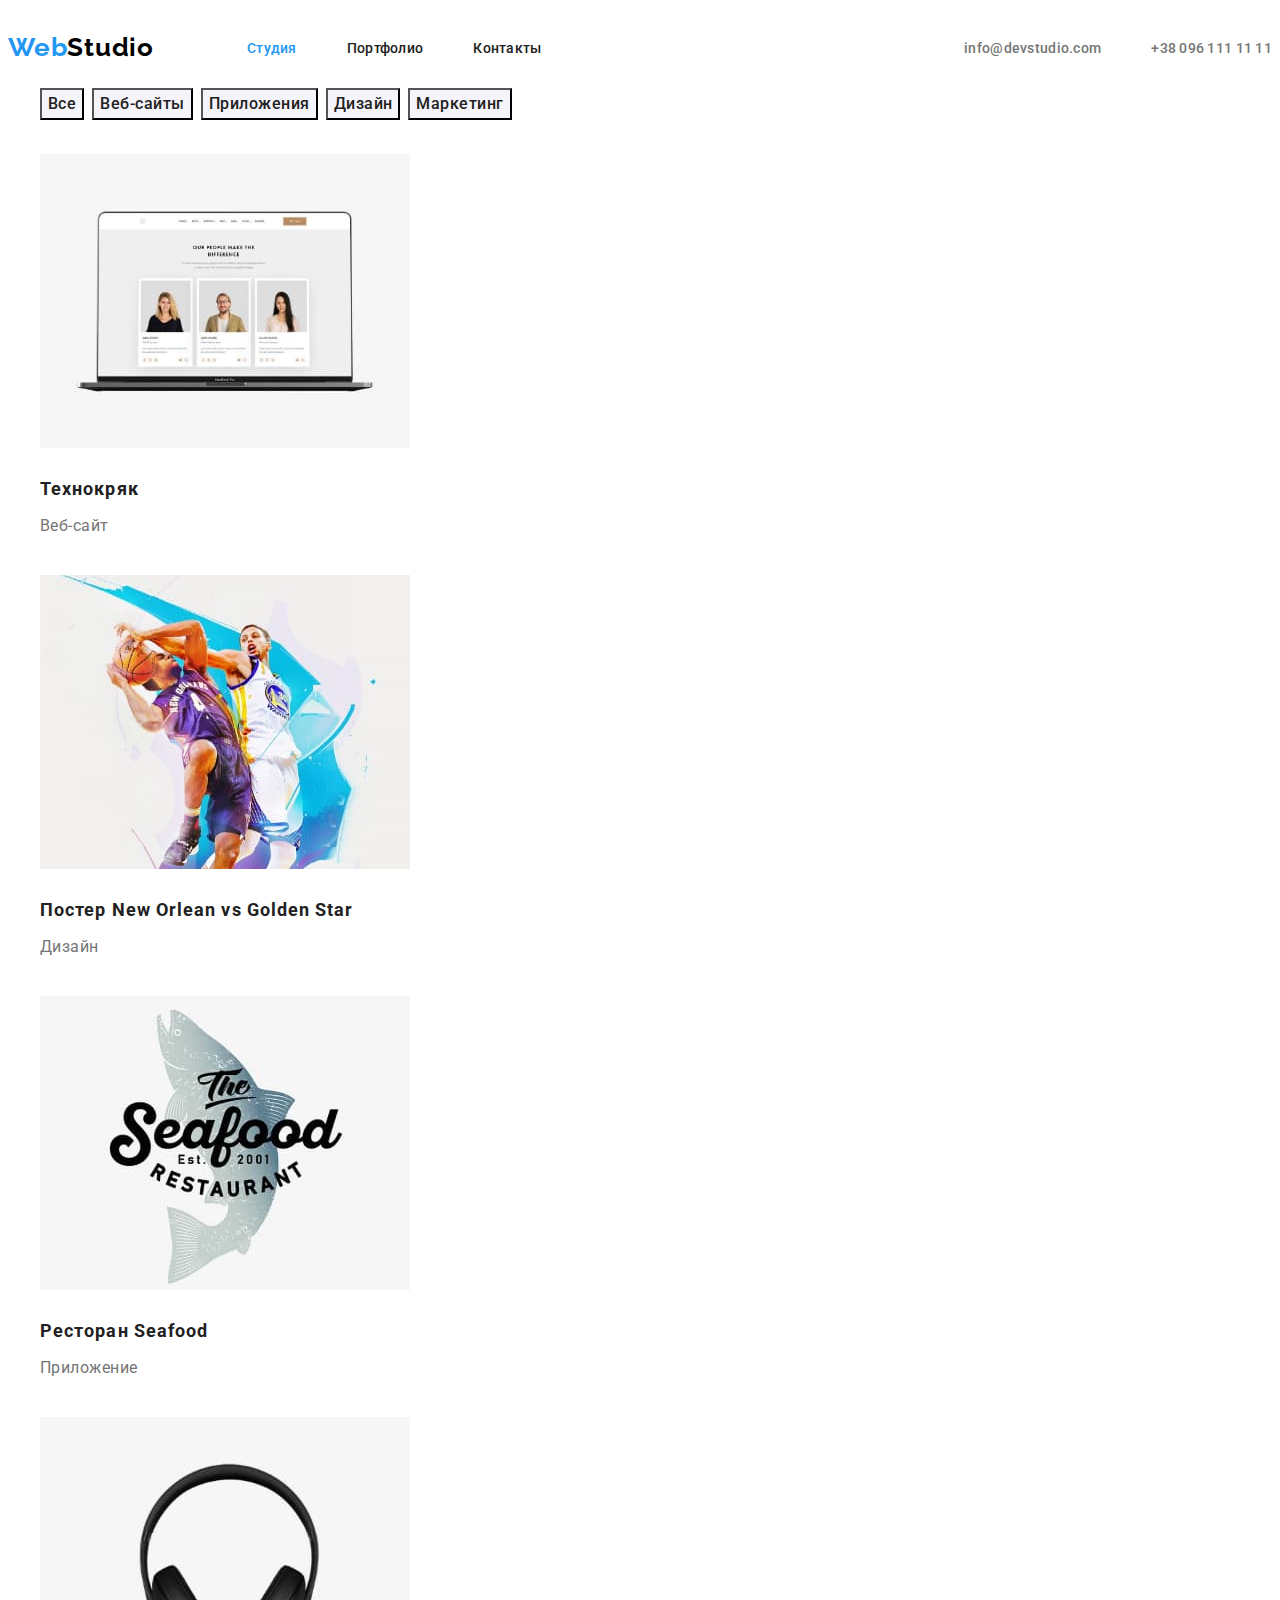
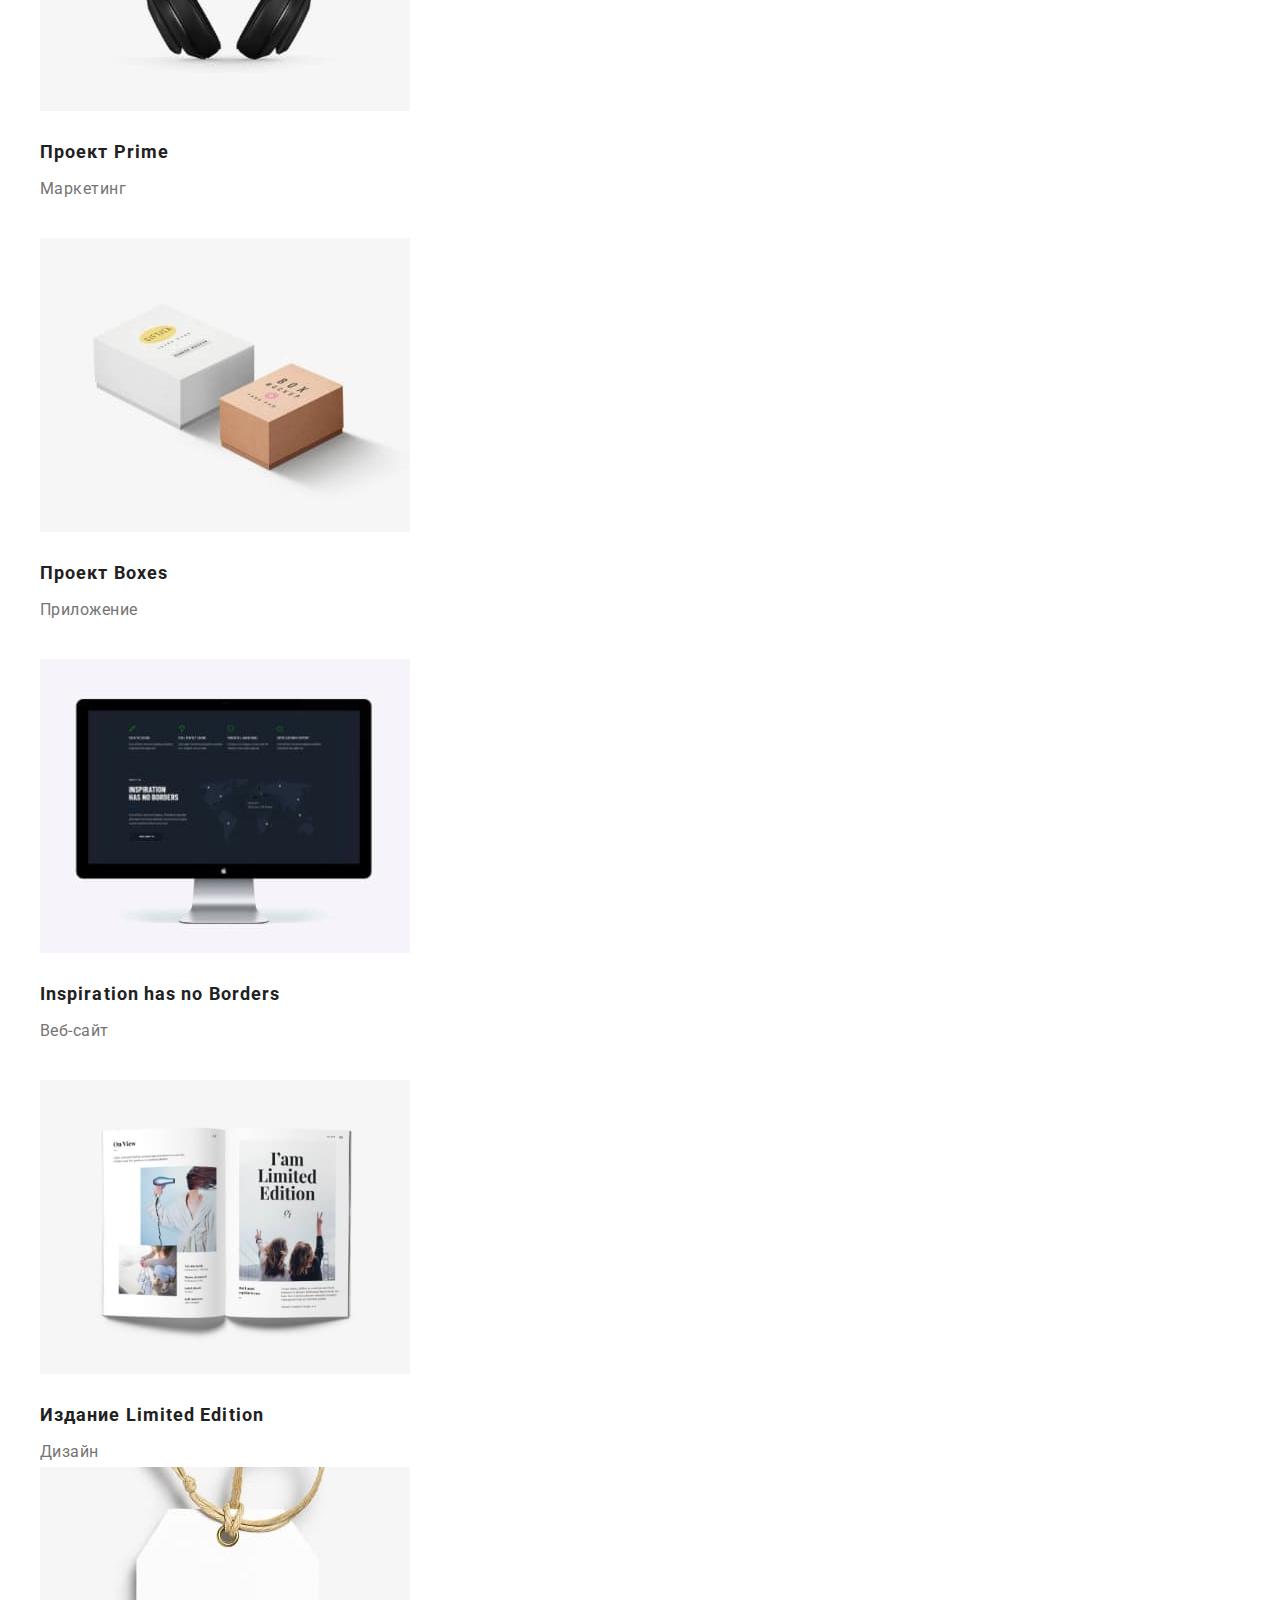
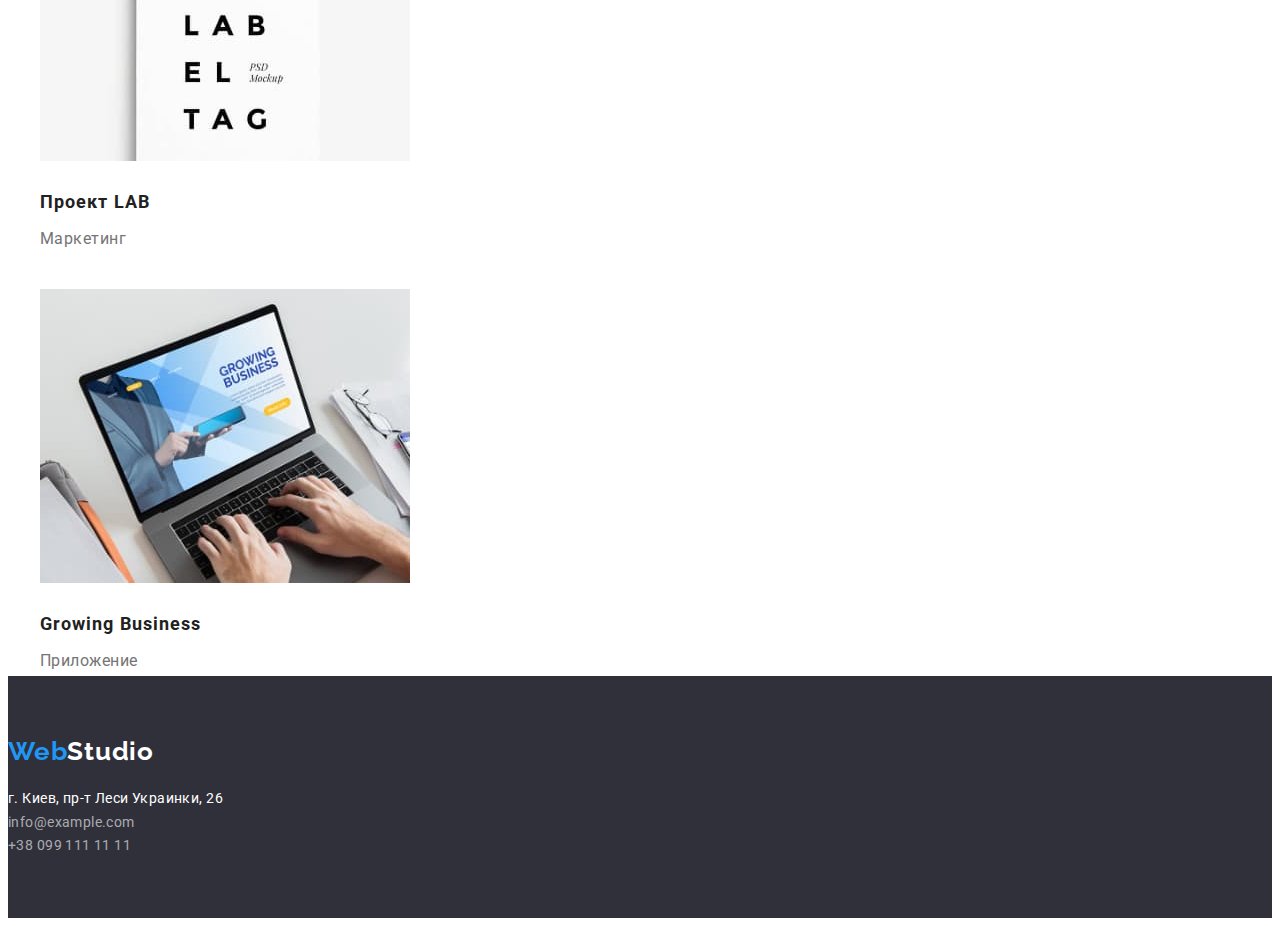
==== portfolio.html @ 03561dae "исправляет замечания ментора" ====
<!DOCTYPE html>
<html lang="ru">

<head>
    <meta charset="UTF-8">
    <meta http-equiv="X-UA-Compatible" content="IE=edge">
    <meta name="viewport" content="width=device-width, initial-scale=1.0">
    <link rel="preconnect" href="https://fonts.googleapis.com">
    <link rel="preconnect" href="https://fonts.gstatic.com" crossorigin>
    <link
        href="https://fonts.googleapis.com/css2?family=Raleway:wght@700&family=Roboto:wght@400;500;700;900&display=swap"
        rel="stylesheet">
    <link rel="stylesheet" href="./css/styles.css">
    <title>Document</title>

</head>

<body>
    <header class="header">
        <div class="header-container">
            <nav class="header-navigation">
                <a href="./index.html" class="header-logo-link link">Web<span
                        class="header-sublogo-link link">Studio</span></a>
                <ul class="header-list list">
                    <li class="header-item"><a href=""
                            class="header-link link current">Студия</a></li>
                    <li class="header-item"><a href="./portfolio.html"
                            class="header-link link">Портфолио</a></li>
                    <li class="header-item"><a href=""
                            class="header-link link">Контакты</a></li>
                </ul>
            </nav>
    
            <ul class="header-sublist list">
                <li class="header-item">
                    <a href="info@devstudio.com"
                        class="header-mail-link link">info@devstudio.com</a>
                </li>
                <li class="header-item">
                    <a href="tel:+380961111111" class="header-tel-link link">+38 096
                        111 11
                        11</a>
                </li>
            </ul>
    
        </div>
    </header>
    <main>
        <section class="portfolio">
            <div class="container">
            <h1 class="visually-hidden">Portfolio</h1>
            <ul class="portfolio-list list">
                <li class="portfolio-item">
                    <button type="button" class="portfolio-button">Все</button>
                </li>
                <li class="portfolio-item">
                    <button type="button" class="portfolio-button">Веб-сайты</button>
                </li>
                <li class="portfolio-item">
                    <button type="button" class="portfolio-button">Приложения</button>
                </li>
                <li class="portfolio-item">
                    <button type="button" class="portfolio-button">Дизайн</button>
                </li>
                <li class="portfolio-item">
                    <button type="button" class="portfolio-button">Маркетинг</button>
                </li>

            </ul>
           
            <ul class="project-list list">
                <li class="project-item">
                    <a href="" class="project-link link">
                    <img src="./images/foto1.jpg" alt="технокряк" width="370"> 
                    <h2 class="project-title">Технокряк</h2>
                    <p class="project-text">Веб-сайт</p>
                    </a>
                </li>
                <li class="project-item">
                    <a href="" class="project-link link">
                    <img src="./images/foto2.jpg" alt="Постер New Orlean vs Golden Star" width="370">
                    <h2 class="project-title">Постер New Orlean vs Golden Star</h2>
                    <p class="project-text">Дизайн</p>
                    </a>
                </li>
                <li class="project-item">
                    <a href="" class="project-link link">
                    <img src="./images/foto3.jpg" alt="Ресторан Seafood" width="370">
                    <h2 class="project-title">Ресторан Seafood</h2>
                    <p class="project-text">Приложение</p>
                    </a>
                </li>
                <li class="project-item">
                    <a href="" class="project-link link">
                    <img src="./images/foto4.jpg" alt="Проект Prime" width="370">
                    <h2 class="project-title">Проект Prime</h2>
                    <p class="project-text">Маркетинг</p>
                    </a>
                </li>
                <li class="project-item">
                    <a href="" class="project-link link">
                    <img src="./images/foto5.jpg" alt="Проект Boxes" width="370">
                    <h2 class="project-title">Проект Boxes</h2>
                    <p class="project-text">Приложение</p>
                    </a>
                </li>
                <li class="project-item">
                    <a href="" class="project-link link">
                    <img src="./images/foto6.jpg" alt="Inspiration has no Borders" width="370">
                    <h2 class="project-title">Inspiration has no Borders</h2>
                    <p class="project-text">Веб-сайт</p>
                    </a>
                </li>
                <li class="project-item">
                    <a href="" class="project-link link">
                    <img src="./images/foto7.jpg" alt="Издание Limited Edition" width="370">
                    <h2 class="project-title">Издание Limited Edition</h2>
                    <p class="project-text">Дизайн</p>
                    </a>
                </li>
                <li>
                    <a href="" class="project-link link">
                    <img src="./images/foto8.jpg" alt="Проект LAB"  width="370">
                    <h2 class="project-title">Проект LAB</h2>
                    <p class="project-text">Маркетинг</p>
                    </a>
                </li>
                <li class="project-item">
                    <a href="" class="project-link link">
                    <img src="./images/foto9.jpg" alt="Growing Business" width="370">
                    <h2 class="project-title">Growing Business</h2>
                    <p class="project-text">Приложение</p>
                    </a>
                </li>
            </ul>
            </div>
        </section>
    </main>
<div class="footer-content">
    <footer class="footer">
        <a href="./index.html" class="footer-logo-link link">Web<span
                class="footer-sublogo-link link">Studio</span></a>
        <address class="footer-address">
            <ul class="footer-list list">
                <li class="footer-item">
                    <a href="https://goo.gl/maps/SySh8Rz6bYfCAVdH9"
                        target="_blank" rel="noopener, noindex, nofollow"
                        class="footer-link-place link">г. Киев,
                        пр-т Леси Украинки, 26</a>
                </li>
                <li class="footer-item">
                    <a href="info@example.com"
                        class="footer-link-contact link">info@example.com</a>
                </li>
                <li class="footer-item">
                    <a href="tel:+380991111111"
                        class="footer-link-contact link">+38 099 111 11
                        11</a>
                </li>
            </ul>
        </address>
</footer>
</div>

</body>
</html>
---- css/styles.css ----
:root {
    --main-content-color: #2F303A;
    --background-color: #FFFFFF;
    --header-color: #212121;
    --sublogo-color:#000000;
    --header-mail-link-color: #757575;
    --header-tel-link-color: #757575;
    --main-title-color: #FFFFFF;
    --main-btn-color: #FFFFFF;
    --second-btn-color: #212121;
    --second-title-color: #212121;
    --third-title-color: #212121;
    --text-color: #757575;
    --footer-color: #FFFFFF;
    --accent-color:  #2196F3;
    --btn-bacground-color: #2196F3;
    --btn-background-second-color: #F5F4FA;
}

body {
    font-family: "Roboto",
    Tahoma, sans-serif;
    font-size: 14px;
    letter-spacing: 0.03em;
    color: var(--text-color);
    background-color: var(--background-color);
}

p,
ul,
h1,
h2,
h3,
h4,
h5,
h6 {
    margin: 0;
}

.img {
    display: block;
}

.link
{
    text-decoration: none;
}
.list
{
    list-style: none;
    padding-left: 0;
    margin: 0;
}

.container {
    width: 1200px;
    padding-left: 15px;
    padding-right: 15px;
    margin: 0 auto;
}
.section {
    padding-top: 94px;
    padding-bottom: 94px;
}
.visually-hidden {
    position: absolute;
    white-space: nowrap;
    width: 1px;
    height: 1px;
    overflow: hidden;
    border: 0;
    padding: 0;
    clip: rect(0 0 0 0);
    clip-path: inset(50%);
    margin: -1px;
}

/*-------------Header-----------------*/

.header-container {
display: flex;
align-items: center;
}

.header-navigation {
display: flex;
align-items:center;
}

.header-list {
    display: flex;
}

.header-sublist {
    margin-left: auto;
    display: flex;
    
}

.header-link {
    margin-right: 50px;
}

.header-mail-link
{
font-family: "Roboto",
Tahoma,
sans-serif;
font-style: normal;
font-weight: 500;
font-size: 14px;
line-height: 1.14;
letter-spacing: 0.02em;
color: var(--header-mail-link-color);
margin-right: 50px;
}

.header-mail-link:hover, :focus {
    color: var(--accent-color);
}
.header-tel-link {
    font-family: "Roboto",
    Tahoma,
    sans-serif;
    font-style: normal;
    font-weight: 500;
    font-size: 14px;
    line-height: 1.14;
    letter-spacing: 0.02em;
    color: var(--header-tel-link-color);
}
.header-tel-link:hover,
:focus {
    color: var(--accent-color);
}

.header-logo-link
{
font-family: 'Raleway';
font-style: normal;
font-weight: 700;
font-size: 26px;
line-height: 31px;
letter-spacing: 0.03em;
color: var(--accent-color);
padding-top: 24px;
padding-bottom: 25px;
margin-right: 93px;
}

.header-sublogo-link {
    font-family: 'Raleway';
    font-style: normal;
    font-weight: 700;
    font-size: 26px;
    line-height: 1.19;
    letter-spacing: 0.03em;
    color: var(--sublogo-color);
}

.header-link {
    font-family: "Roboto",
    Tahoma,
    sans-serif;
    font-weight: 500;
    font-size: 14px;
    line-height: 1.14;
    letter-spacing: 0.02em;
    color: var(--header-color);
    padding-top: 32px;
    padding-bottom: 32px;
}
.header-link:hover
{
    color: var(--accent-color);
}

.header-link:focus
 {
    color: var(--accent-color);
}
.header-link.current {
    color: var(--accent-color);
}

/*------------Main-------------------*/

.main-section {

    padding-top: 200px;
    padding-bottom: 200px;
    background-color: var(--main-content-color);
}
.main-section-title {
    font-weight: 900;
    font-size: 44px;
    line-height: 1.36;
    text-align: center;
    letter-spacing: 0.06em;
    text-transform: uppercase;
    color: var(--main-title-color);
    max-width: 696px;
    margin: 0 auto;
    margin-bottom: 30px;
}
.main-section-button
{
    font-family: inherit;
    font-weight: 700;
    font-size: 16px;
    line-height: 1.88;
    display: block;
    text-align: center;
    align-items: center;
    letter-spacing: 0.06em;
    color: var(--main-btn-color);
    background: #2196F3;
    box-shadow: 0px 4px 4px rgba(0, 0, 0, 0.15);
    border-radius: 4px;
    cursor: pointer;
    margin: 0 auto;
    
}

/*----------Сильные навыки------------*/

.hard-skills-list {
    display: flex;
    align-items: center;
}

.hard-skills-subtitle {
    font-weight: 700;
    font-size: 14px;
    line-height: 1.14;
    letter-spacing: 0.03em;
    text-transform: uppercase;
    color: var(--third-title-color);
}

.hard-skills-text {
    line-height: 1.71;
    letter-spacing: 0.03em;
    color: var(--text-color);
    margin-top: 10px;
    max-width: 270px;
}
 .hard-skills-item:not(:last-child)
  {
     margin-right: 30px;
 }

/*-----------Activity---------------*/
.activity {
    padding-top: 0;
}

.activity-item:not(:last-child) {
margin-right: 30px;
}
.activity-title {
    font-weight: 700;
    font-size: 36px;
    line-height: 1.16;
    text-align: center;
    letter-spacing: 0.03em;
    color: var(--second-title-color);
    margin-bottom: 50px;
}

.activity-list {
    display: flex;
    align-items: center;
}
/*---------------Our team------------*/
.our-team {
    background-color: var(--btn-background-second-color);
}

.our-team-list {
display: flex;
align-items: center;
}
.our-team-title {
    font-weight: 700;
    font-size: 36px;
    line-height: 1.16;
    text-align: center;
    letter-spacing: 0.03em;
    color: var(--second-title-color);
    margin-bottom: 50px;
}
.team-img {
    margin-bottom: 30px;
}

.our-team-subtitle {
    font-weight: 500;
    font-size: 16px;
    line-height: 1.19;
    text-align: center;
    letter-spacing: 0.03em;
    color: var(--third-title-color);
    margin-top: 30px;
    margin-bottom: 10px;
}

.our-team-text {
    font-size: 16px;
    line-height: 1.19;
    text-align: center;
    letter-spacing: 0.03em;
    color: var(--text-color);
}
.our-team-item:not(:last-child)
{
    margin-right: 30px;}

/*----------Footer-------------------*/

.footer-content {
    background-color: #2F303A;
}
.footer-logo-link {
    padding-top: 60px;
    
}
.footer {

    padding-top: 60px;
    padding-bottom: 60px;
}
.footer-list {
    margin-top: 20px;
}
.footer-address {
    margin-top: 20px;
}
.footer-logo-link {
    font-family: 'Raleway';
    font-style: normal;
    font-weight: 700;
    font-size: 26px;
    line-height: 31px;
    letter-spacing: 0.03em;
    color: #2196F3;
    margin-bottom: 20px;
    
}
.footer-sublogo-link {
    font-family: 'Raleway';
    font-style: normal;
    font-weight: 700;
    font-size: 26px;
    line-height: 1.19;
    letter-spacing: 0.03em;
    color: #FFFFFF;
}
.footer-link-place {
    font-family: 'Roboto';
    font-style: normal;
    font-size: 14px;
    line-height: 1.71;
    letter-spacing: 0.03em;
    color: var(--footer-color);
    margin-bottom: 9px;
}

.footer-link-contact {
font-family: 'Roboto';
font-style: normal;
font-size: 14px;
line-height: 1.71;
letter-spacing: 0.03em;
color: rgba(255, 255, 255, 0.6);
}
.footer-link-contact:hover, :focus {
    color: var(--accent-color);
}

/*-------------Porttfolio-----------------*/

.portfolio-list {
    display: flex;
    align-items: center;

}

.portfolio-item:not(:last-child) {
    margin-right: 8px;
}
.portfolio-button {

    font-family: inherit;
    font-style: normal;
    font-weight: 500;
    font-size: 16px;
    line-height: 1.62;
    text-align: center;
    letter-spacing: 0.03em;
    cursor: pointer;
    color: var(--second-btn-color);
    background-color: var(--btn-background-second-color);
}
.portfolio-button:hover {
    background-color: var(--accent-color);
    color: var(--main-btn-color);
}
.portfolio-button:focus {
   background-color: var(--accent-color);
   color: var(--main-btn-color);
}
.project-item {
    margin-top: 34px;
}
.project-title {
    font-weight: 700;
    font-size: 18px;
    line-height: 2;
    letter-spacing: 0.06em;
    color: var(--second-title-color);
    margin-top: 20px;
    margin-bottom: 4px;
}
.project-text {
    font-size: 16px;
    line-height: 1.88;
    letter-spacing: 0.03em;
    color: var(--text-color);
}
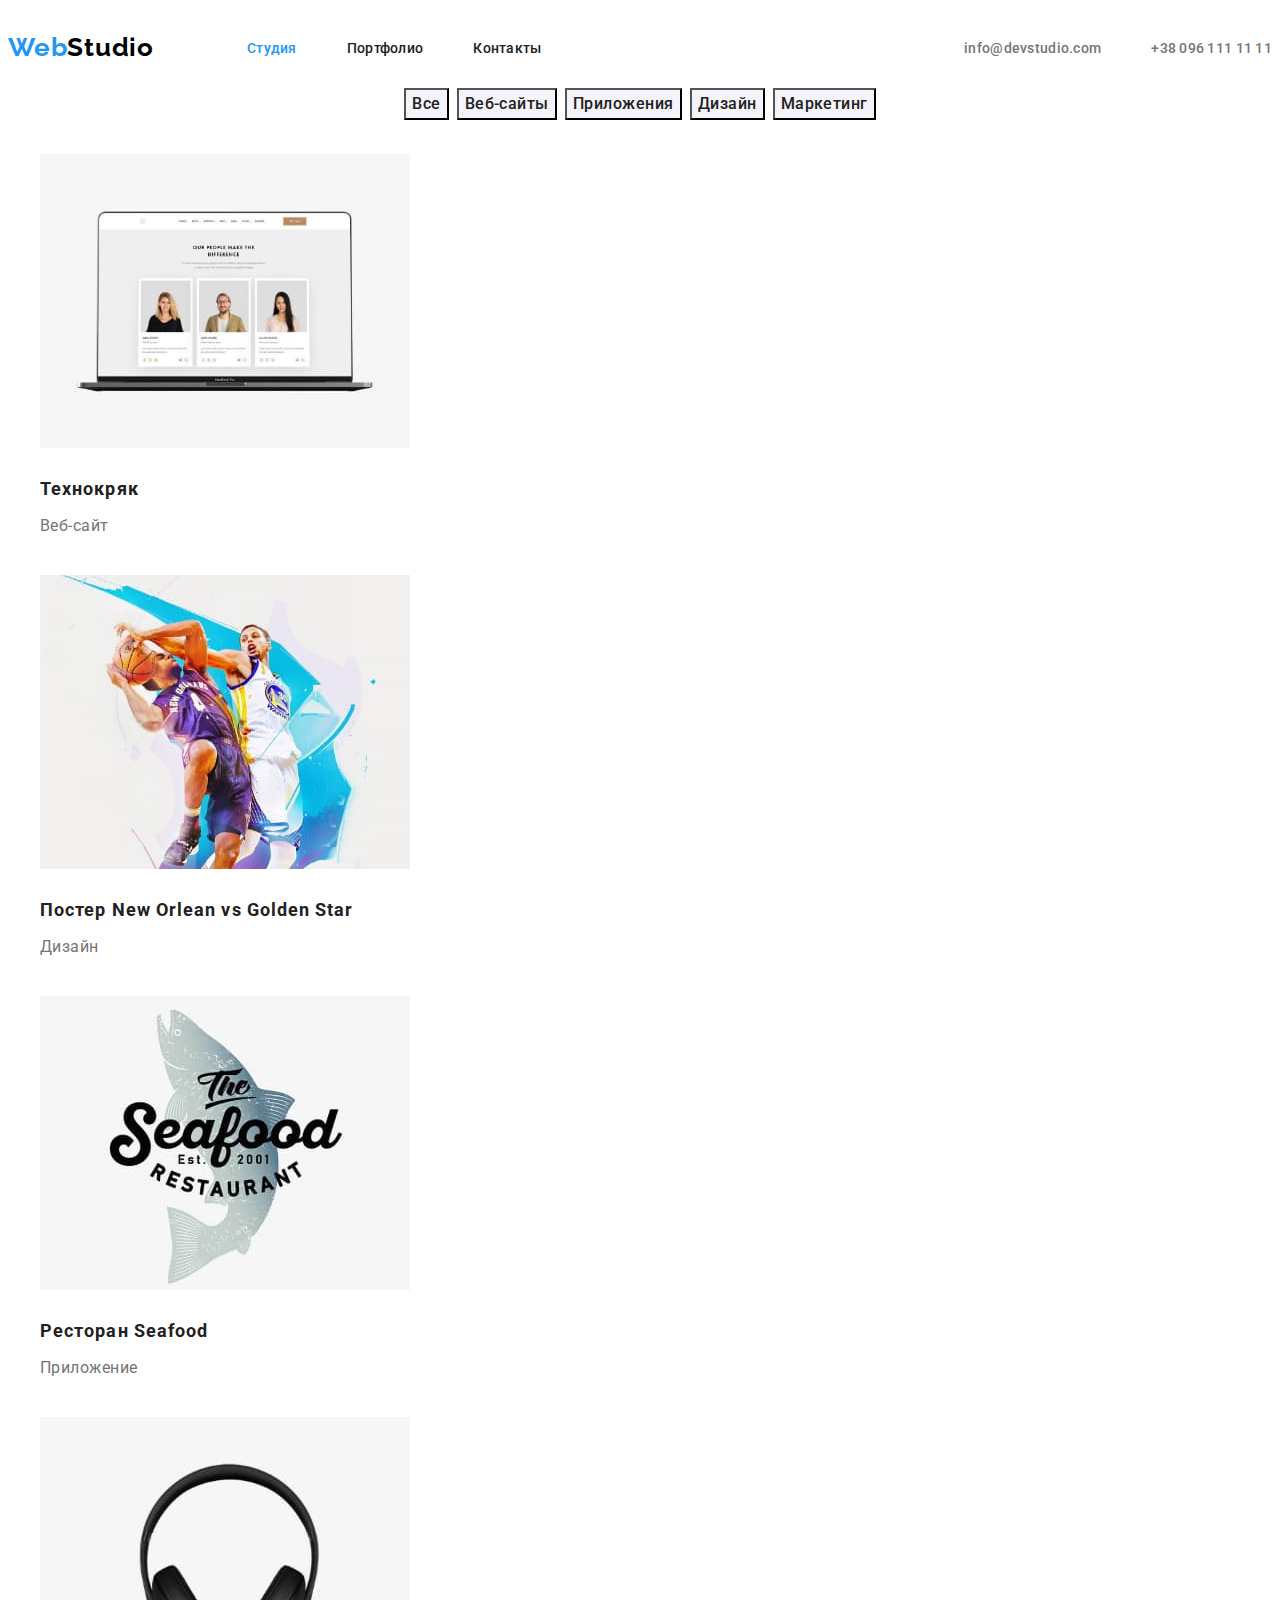
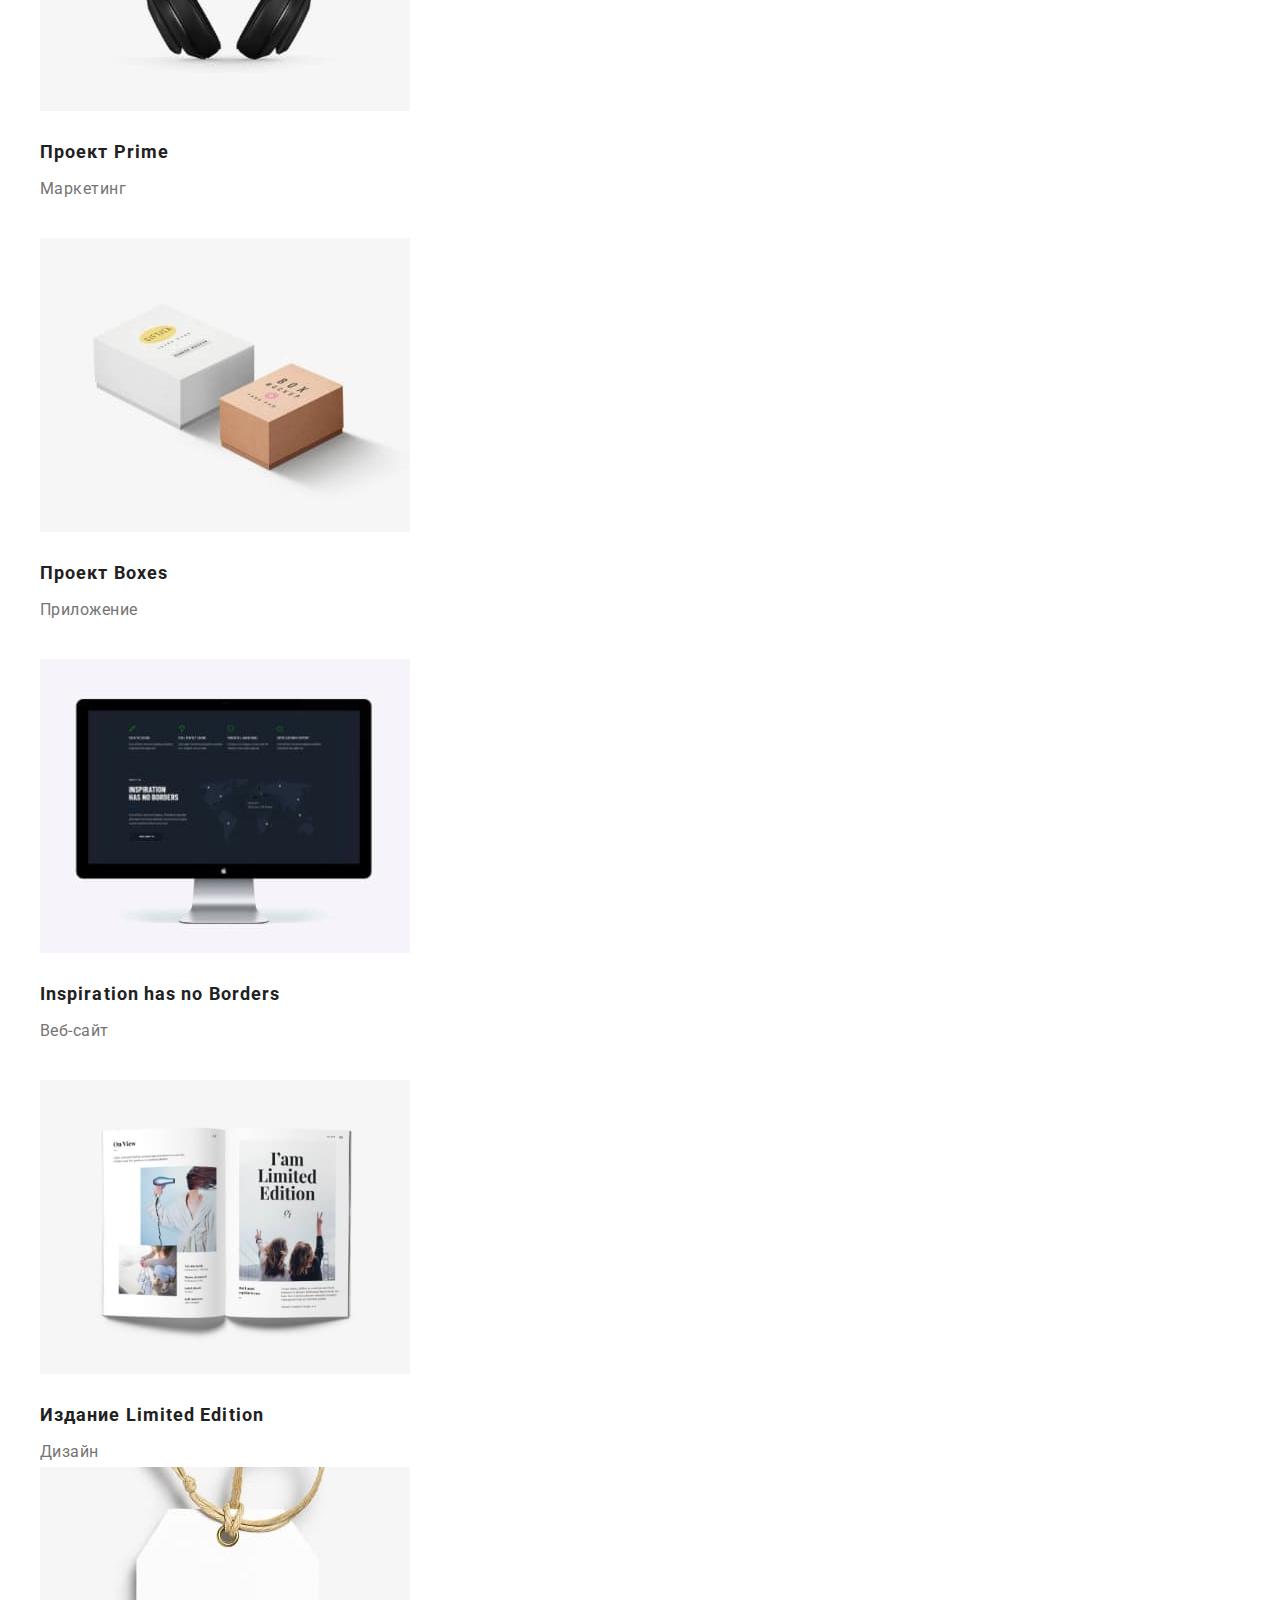
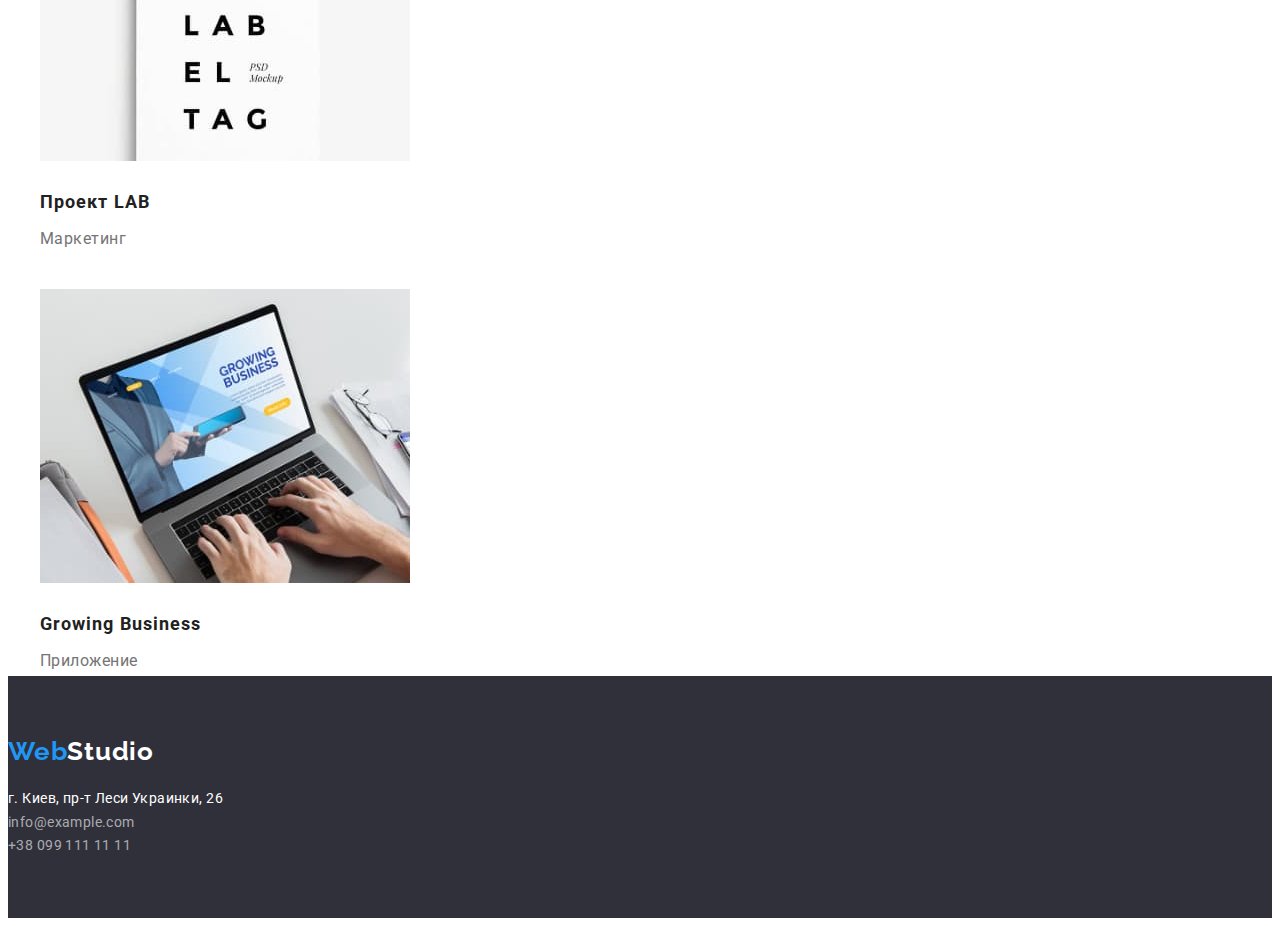
==== commit 4fc45311: "задает сетку элементам портфолио" ====
--- a/portfolio.html
+++ b/portfolio.html
@@ -65,9 +65,10 @@
                 <li class="portfolio-item">
                     <button type="button" class="portfolio-button">Маркетинг</button>
                 </li>
-
             </ul>
+            
            
+            <div class="project-list-container">
             <ul class="project-list list">
                 <li class="project-item">
                     <a href="" class="project-link link">
@@ -134,6 +135,8 @@
                 </li>
             </ul>
             </div>
+            </div>
+            
         </section>
     </main>
 <div class="footer-content">
--- a/css/styles.css
+++ b/css/styles.css
@@ -383,12 +383,13 @@
 .portfolio-list {
     display: flex;
     align-items: center;
-
+    justify-content: center;
 }
 
 .portfolio-item:not(:last-child) {
     margin-right: 8px;
 }
+
 .portfolio-button {
 
     font-family: inherit;
@@ -402,14 +403,34 @@
     color: var(--second-btn-color);
     background-color: var(--btn-background-second-color);
 }
+
 .portfolio-button:hover {
     background-color: var(--accent-color);
     color: var(--main-btn-color);
 }
+
 .portfolio-button:focus {
-   background-color: var(--accent-color);
-   color: var(--main-btn-color);
-}
+    background-color: var(--accent-color);
+    color: var(--main-btn-color);
+}
+
+.project-list-container {
+   
+    display: flex;
+    flex-wrap: wrap;
+    
+}
+
+.project-item {
+    width: 370px;
+    margin-right: 30px;
+}
+
+.project-item:nth-child(3n) {
+margin-right: 0;
+}
+
+
 .project-item {
     margin-top: 34px;
 }
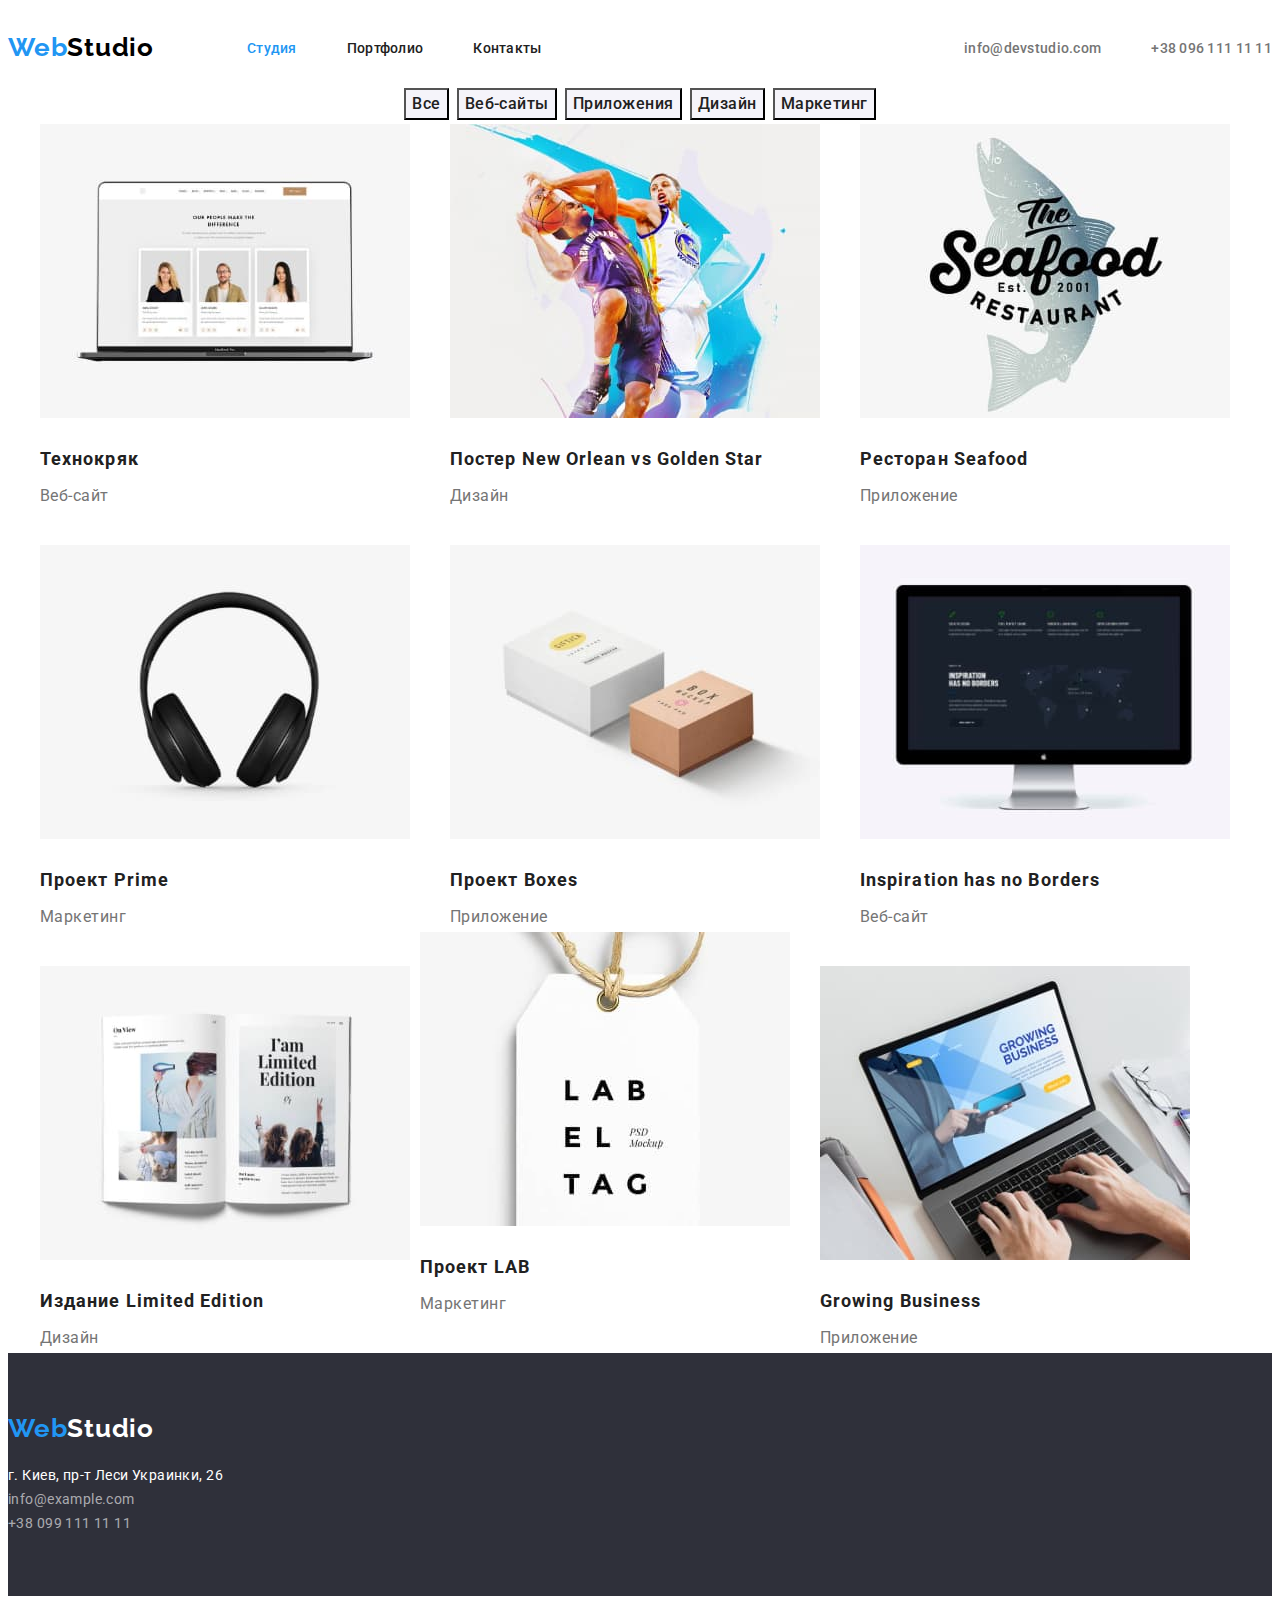
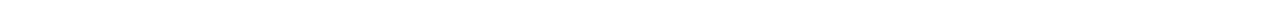
==== commit 55e5fa24: "заканчивает расставлять флексы" ====
--- a/portfolio.html
+++ b/portfolio.html
@@ -22,7 +22,7 @@
                 <a href="./index.html" class="header-logo-link link">Web<span
                         class="header-sublogo-link link">Studio</span></a>
                 <ul class="header-list list">
-                    <li class="header-item"><a href=""
+                    <li class="header-item"><a href="./index.html"
                             class="header-link link current">Студия</a></li>
                     <li class="header-item"><a href="./portfolio.html"
                             class="header-link link">Портфолио</a></li>
--- a/css/styles.css
+++ b/css/styles.css
@@ -15,6 +15,7 @@
     --accent-color:  #2196F3;
     --btn-bacground-color: #2196F3;
     --btn-background-second-color: #F5F4FA;
+    --project-gap: 30px;
 }
 
 body {
@@ -39,6 +40,7 @@
 
 .img {
     display: block;
+    max-width: 100%;
 }
 
 .link
@@ -48,7 +50,7 @@
 .list
 {
     list-style: none;
-    padding-left: 0;
+    padding: 0;
     margin: 0;
 }
 
@@ -245,10 +247,10 @@
     margin-top: 10px;
     max-width: 270px;
 }
- .hard-skills-item:not(:last-child)
-  {
-     margin-right: 30px;
- }
+.hard-skills-item:not(:last-child)
+{
+    margin-right: 30px;
+}
 
 /*-----------Activity---------------*/
 .activity {
@@ -386,7 +388,8 @@
     justify-content: center;
 }
 
-.portfolio-item:not(:last-child) {
+.portfolio-item:not(:last-child)
+{
     margin-right: 8px;
 }
 
@@ -414,16 +417,17 @@
     color: var(--main-btn-color);
 }
 
-.project-list-container {
-   
+.project-list {
     display: flex;
     flex-wrap: wrap;
-    
+    margin-top: calc(-1 * var(--project-gap));
+    margin-left: calc(-1 * var(--project-gap));
 }
 
 .project-item {
-    width: 370px;
-    margin-right: 30px;
+    margin-top: var(--project-gap);
+    margin-left: var(--project-gap);
+    flex-basis: calc(100% / 3 - var(--project-gap));
 }
 
 .project-item:nth-child(3n) {
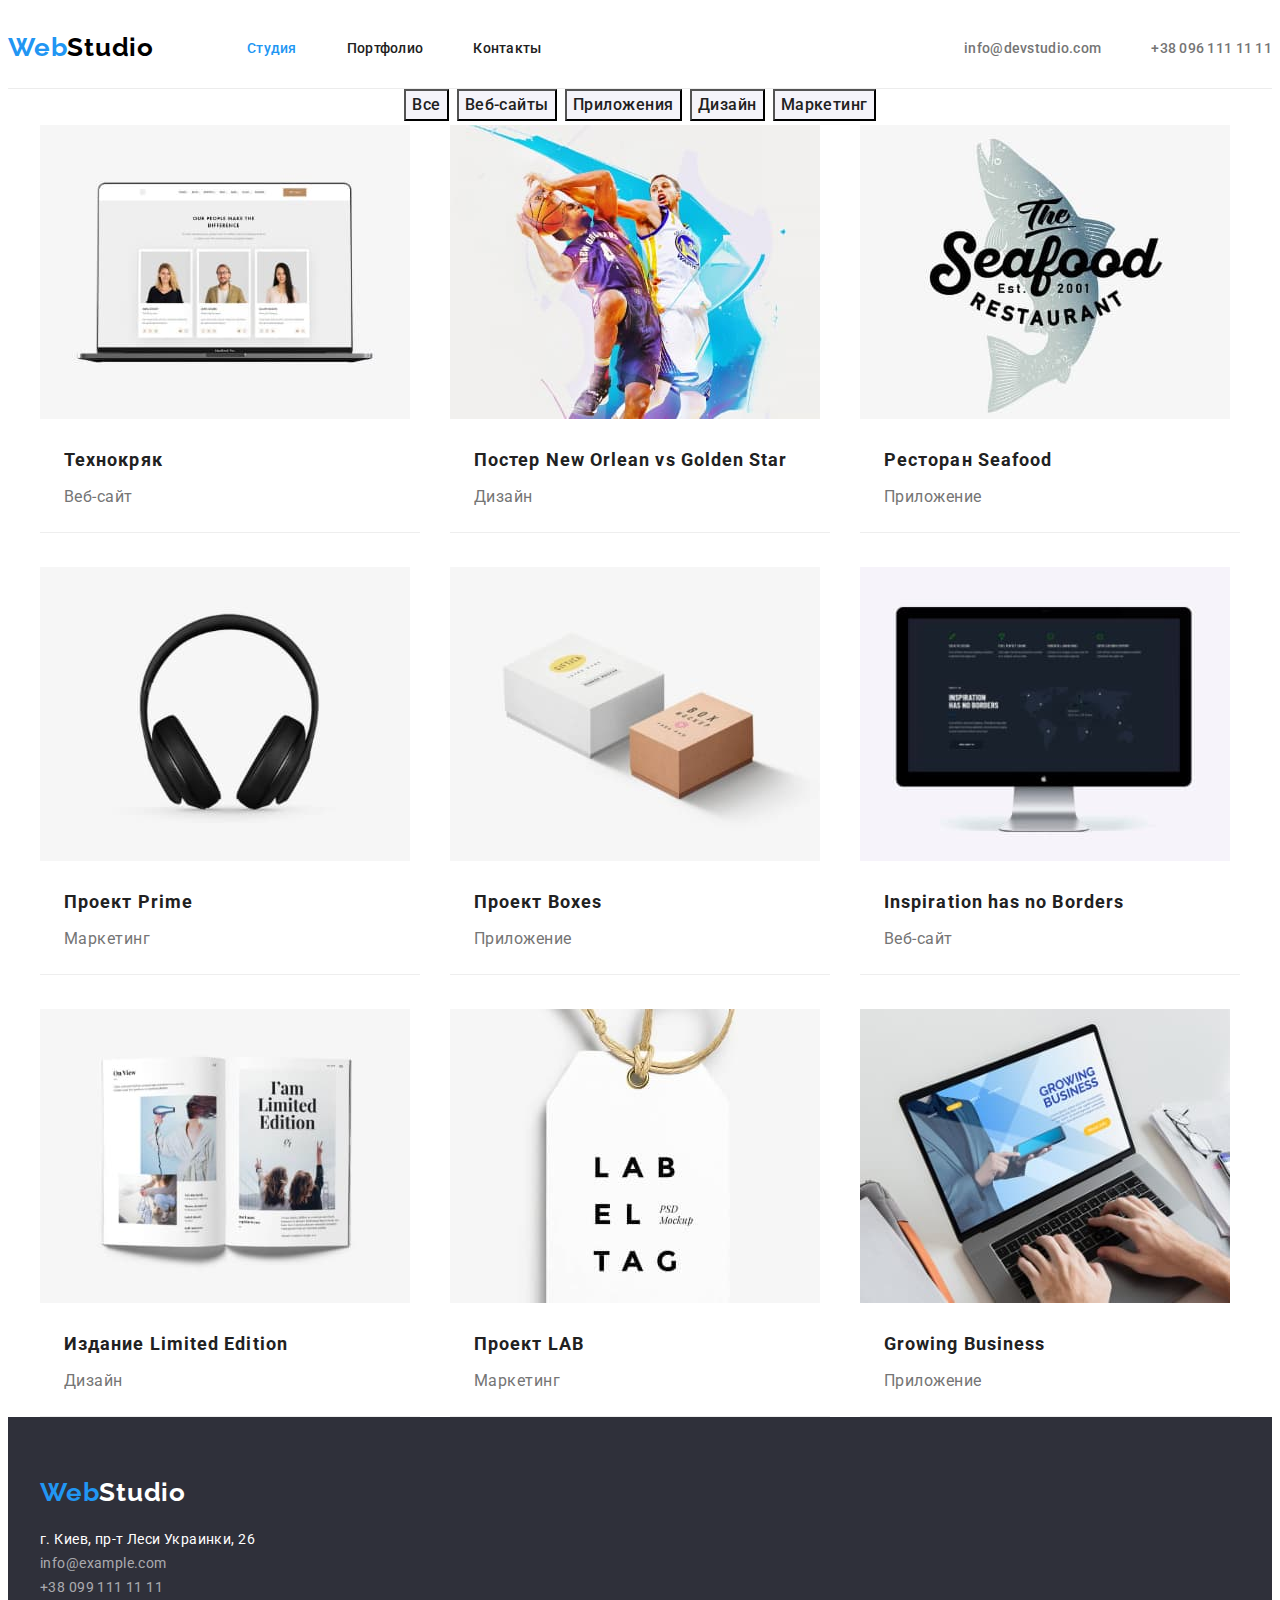
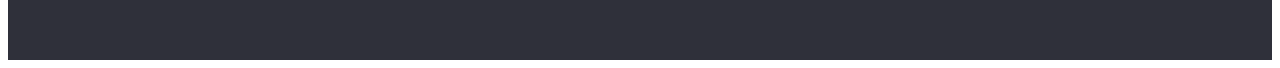
==== commit 48c9fcc2: "корректирует контейнеры" ====
--- a/portfolio.html
+++ b/portfolio.html
@@ -67,70 +67,88 @@
                 </li>
             </ul>
             
-           
-            <div class="project-list-container">
+           <div class="project-list-container">
             <ul class="project-list list">
                 <li class="project-item">
                     <a href="" class="project-link link">
-                    <img src="./images/foto1.jpg" alt="технокряк" width="370"> 
+                    <img src="./images/foto1.jpg" alt="технокряк" width="370">
+                    <div class="project-card">
                     <h2 class="project-title">Технокряк</h2>
                     <p class="project-text">Веб-сайт</p>
+                    </div>
                     </a>
                 </li>
                 <li class="project-item">
                     <a href="" class="project-link link">
                     <img src="./images/foto2.jpg" alt="Постер New Orlean vs Golden Star" width="370">
+                    <div class="project-card">
                     <h2 class="project-title">Постер New Orlean vs Golden Star</h2>
                     <p class="project-text">Дизайн</p>
+                    </div>
                     </a>
+                
                 </li>
                 <li class="project-item">
                     <a href="" class="project-link link">
                     <img src="./images/foto3.jpg" alt="Ресторан Seafood" width="370">
+                    <div class="project-card">
                     <h2 class="project-title">Ресторан Seafood</h2>
                     <p class="project-text">Приложение</p>
+                    </div>
                     </a>
                 </li>
                 <li class="project-item">
                     <a href="" class="project-link link">
                     <img src="./images/foto4.jpg" alt="Проект Prime" width="370">
+                    <div class="project-card">
                     <h2 class="project-title">Проект Prime</h2>
                     <p class="project-text">Маркетинг</p>
+                    </div>
                     </a>
                 </li>
                 <li class="project-item">
                     <a href="" class="project-link link">
                     <img src="./images/foto5.jpg" alt="Проект Boxes" width="370">
+                    <div class="project-card">
                     <h2 class="project-title">Проект Boxes</h2>
                     <p class="project-text">Приложение</p>
+                    </div>
                     </a>
                 </li>
                 <li class="project-item">
                     <a href="" class="project-link link">
                     <img src="./images/foto6.jpg" alt="Inspiration has no Borders" width="370">
+                    <div class="project-card">
                     <h2 class="project-title">Inspiration has no Borders</h2>
                     <p class="project-text">Веб-сайт</p>
+                    </div>
                     </a>
                 </li>
                 <li class="project-item">
                     <a href="" class="project-link link">
                     <img src="./images/foto7.jpg" alt="Издание Limited Edition" width="370">
+                    <div class="project-card">
                     <h2 class="project-title">Издание Limited Edition</h2>
                     <p class="project-text">Дизайн</p>
+                    </div>
                     </a>
                 </li>
-                <li>
+                <li class="project-item">
                     <a href="" class="project-link link">
                     <img src="./images/foto8.jpg" alt="Проект LAB"  width="370">
+                    <div class="project-card">
                     <h2 class="project-title">Проект LAB</h2>
                     <p class="project-text">Маркетинг</p>
+                    </div>
                     </a>
                 </li>
                 <li class="project-item">
                     <a href="" class="project-link link">
                     <img src="./images/foto9.jpg" alt="Growing Business" width="370">
+                    <div class="project-card">
                     <h2 class="project-title">Growing Business</h2>
                     <p class="project-text">Приложение</p>
+                    </div>
                     </a>
                 </li>
             </ul>
@@ -141,6 +159,7 @@
     </main>
 <div class="footer-content">
     <footer class="footer">
+        <div class="container">
         <a href="./index.html" class="footer-logo-link link">Web<span
                 class="footer-sublogo-link link">Studio</span></a>
         <address class="footer-address">
@@ -162,6 +181,7 @@
                 </li>
             </ul>
         </address>
+        </div>
 </footer>
 </div>
 
--- a/css/styles.css
+++ b/css/styles.css
@@ -41,6 +41,7 @@
 .img {
     display: block;
     max-width: 100%;
+    height: auto;
 }
 
 .link
@@ -82,6 +83,7 @@
 .header-container {
 display: flex;
 align-items: center;
+border-bottom: 1px solid #ECECEC;
 }
 
 .header-navigation {
@@ -428,12 +430,12 @@
     margin-top: var(--project-gap);
     margin-left: var(--project-gap);
     flex-basis: calc(100% / 3 - var(--project-gap));
+    border-bottom: 1px solid #EEEEEE;
 }
 
 .project-item:nth-child(3n) {
 margin-right: 0;
 }
-
 
 .project-item {
     margin-top: 34px;
@@ -452,4 +454,10 @@
     line-height: 1.88;
     letter-spacing: 0.03em;
     color: var(--text-color);
+}
+
+.project-card {
+    padding-right: 24px;
+    padding-bottom: 20px;
+    padding-left: 24px;
 }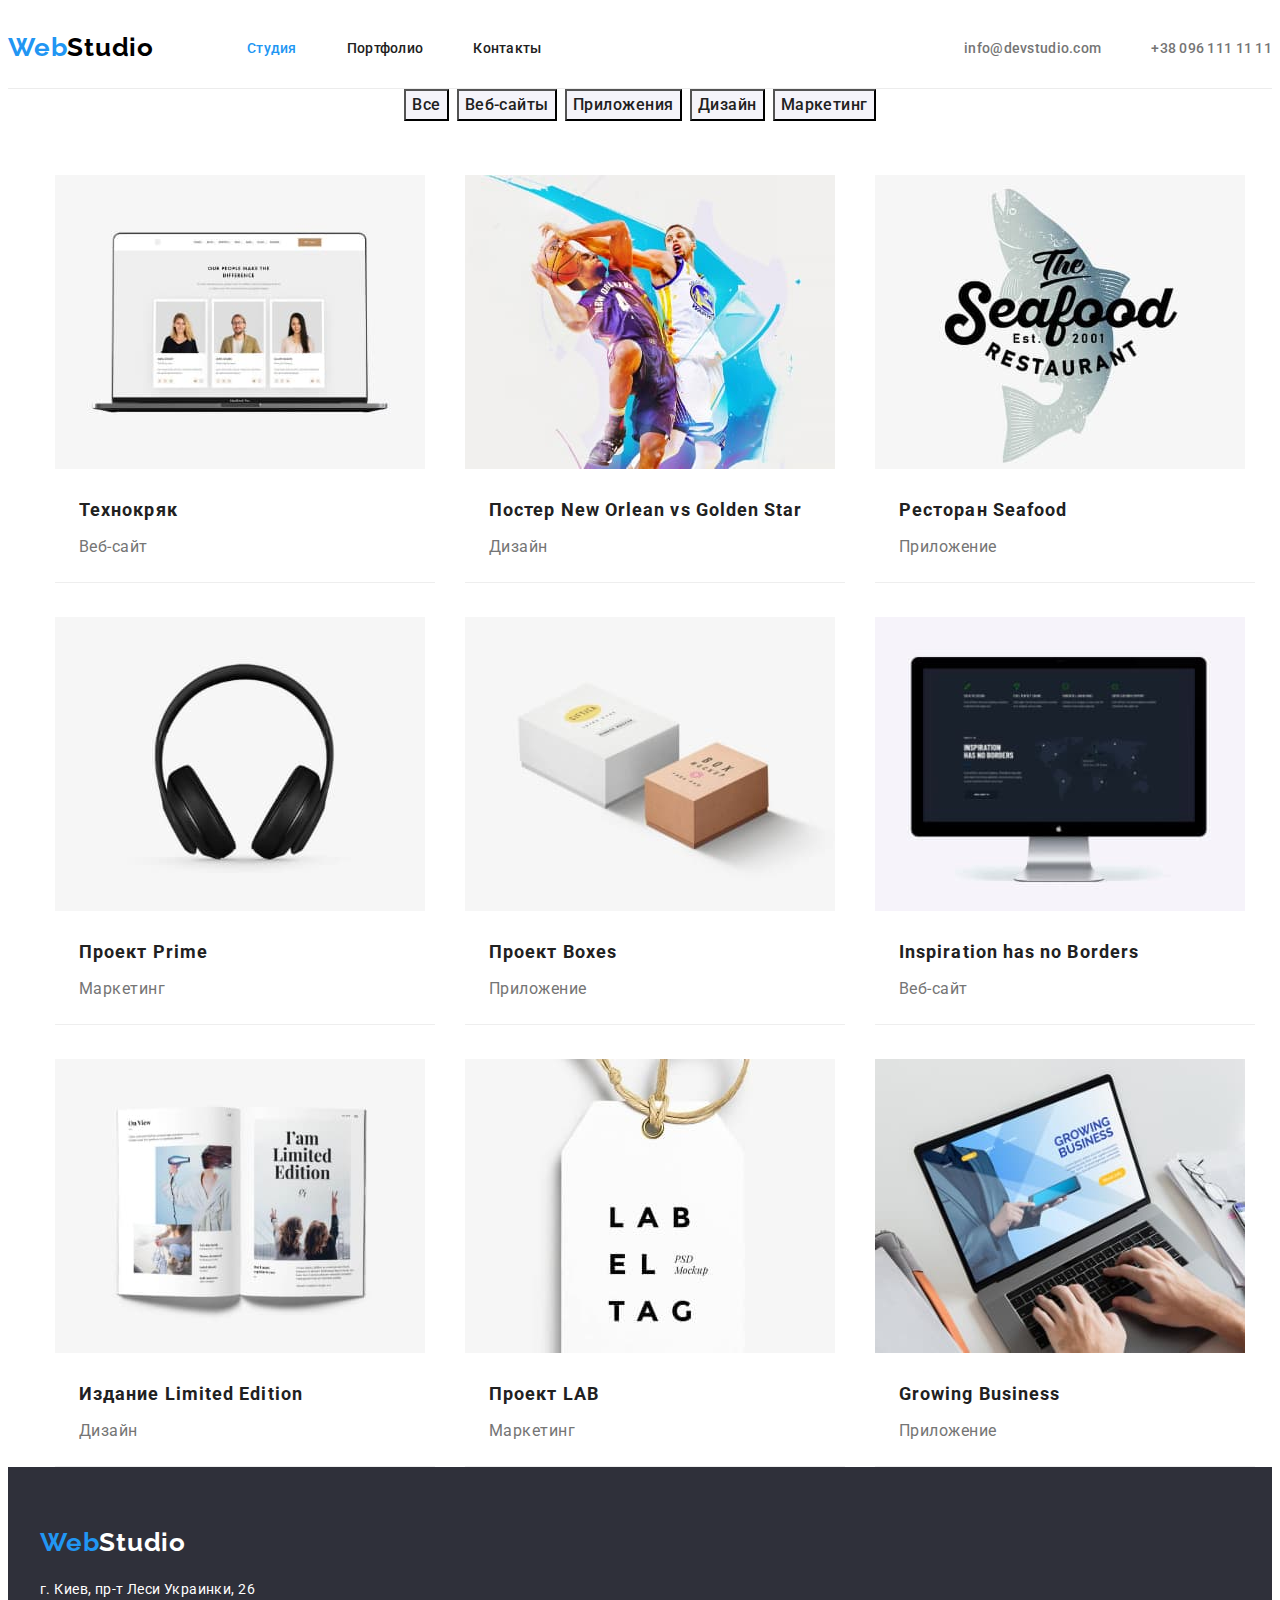
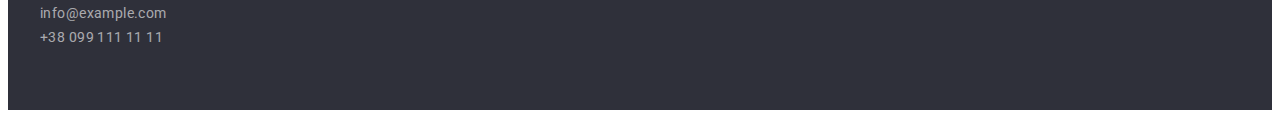
==== commit 19eb92be: "делает изменения" ====
--- a/portfolio.html
+++ b/portfolio.html
@@ -50,24 +50,24 @@
             <div class="container">
             <h1 class="visually-hidden">Portfolio</h1>
             <ul class="portfolio-list list">
-                <li class="portfolio-item">
+                <li class="portfolio-item" class="portfolio-main-item">
                     <button type="button" class="portfolio-button">Все</button>
                 </li>
                 <li class="portfolio-item">
-                    <button type="button" class="portfolio-button">Веб-сайты</button>
+                    <button type="button" class="portfolio-button" class="portfolio-next-button">Веб-сайты</button>
                 </li>
                 <li class="portfolio-item">
-                    <button type="button" class="portfolio-button">Приложения</button>
+                    <button type="button" class="portfolio-button" class="portfolio-next-button">Приложения</button>
                 </li>
                 <li class="portfolio-item">
-                    <button type="button" class="portfolio-button">Дизайн</button>
+                    <button type="button" class="portfolio-button" class="portfolio-next-button">Дизайн</button>
                 </li>
                 <li class="portfolio-item">
-                    <button type="button" class="portfolio-button">Маркетинг</button>
+                    <button type="button" class="portfolio-button" class="portfolio-next-button">Маркетинг</button>
                 </li>
             </ul>
             
-           <div class="project-list-container">
+           <div class="container">
             <ul class="project-list list">
                 <li class="project-item">
                     <a href="" class="project-link link">
--- a/css/styles.css
+++ b/css/styles.css
@@ -388,6 +388,7 @@
     display: flex;
     align-items: center;
     justify-content: center;
+    margin-bottom: 50px;
 }
 
 .portfolio-item:not(:last-child)
@@ -395,6 +396,14 @@
     margin-right: 8px;
 }
 
+.portfolio-main-button {
+   
+}
+
+.portfolio-next-button {
+    
+    
+}
 .portfolio-button {
 
     font-family: inherit;
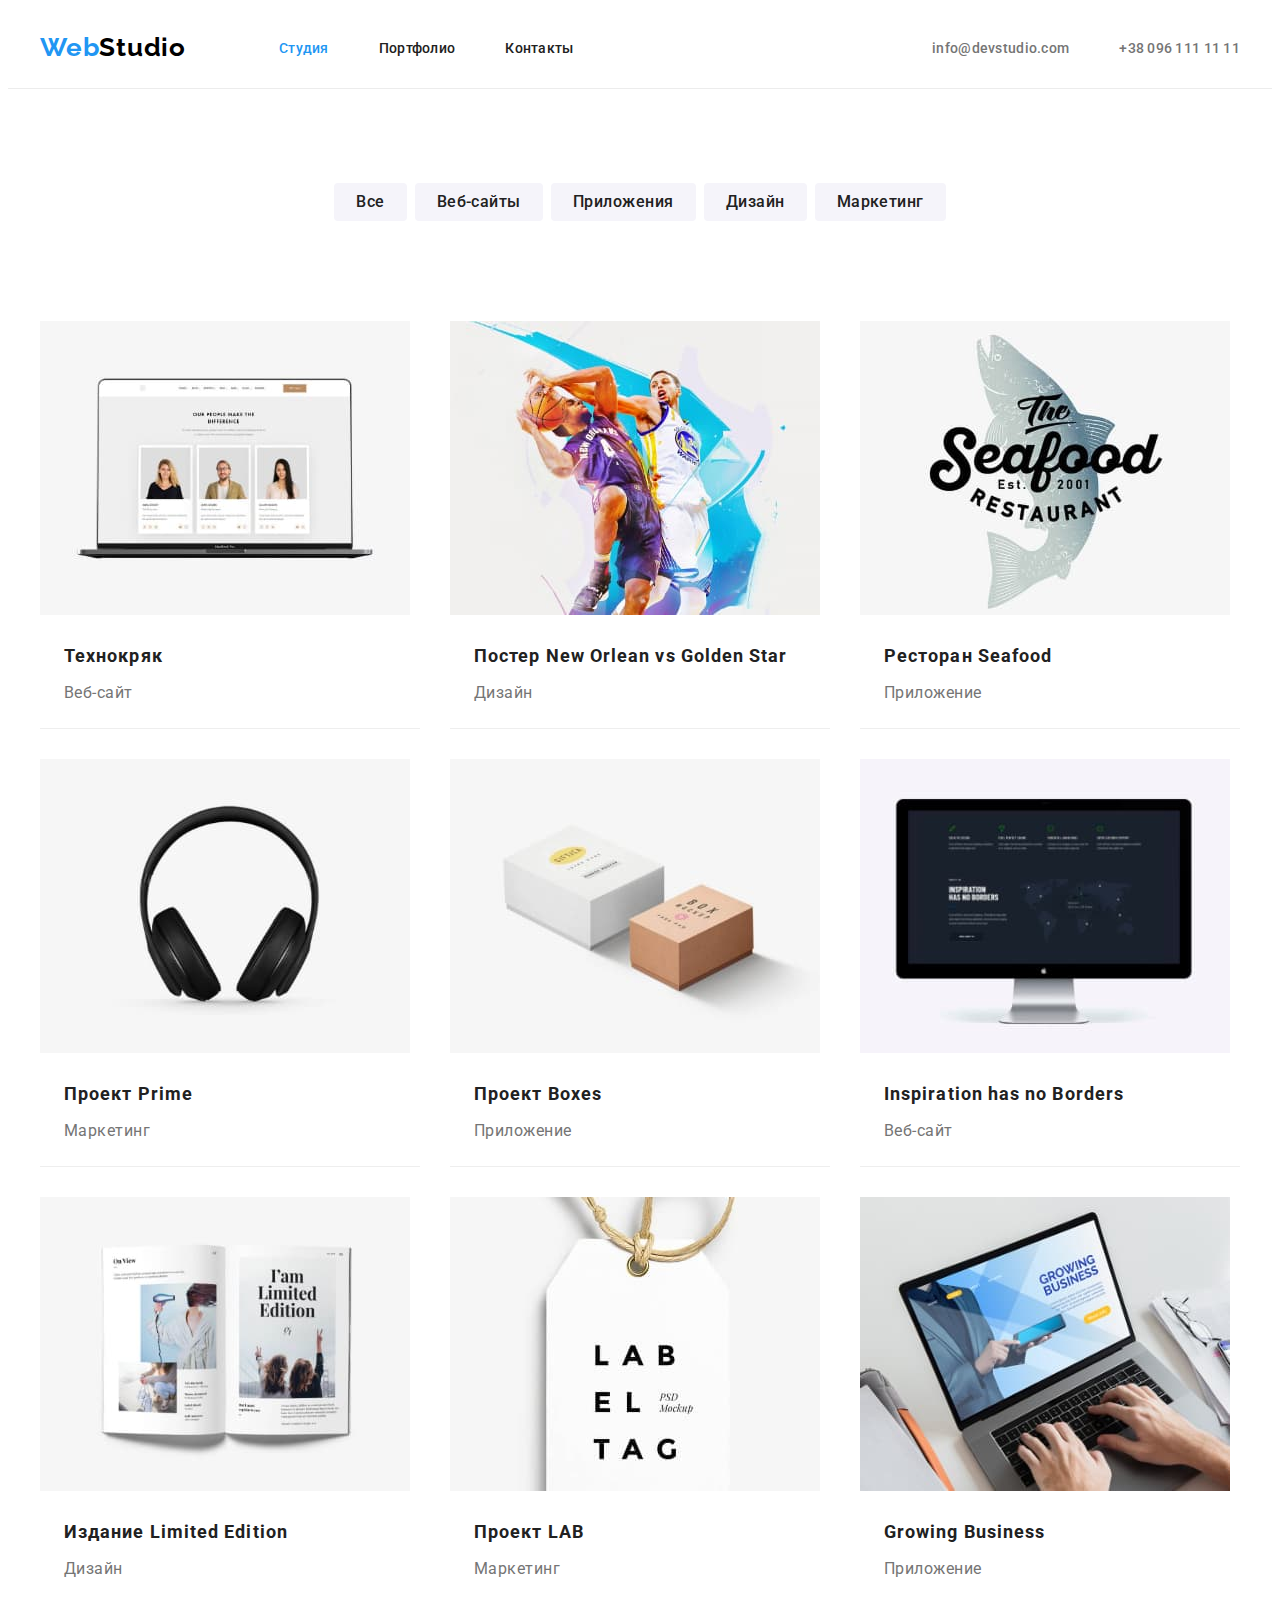
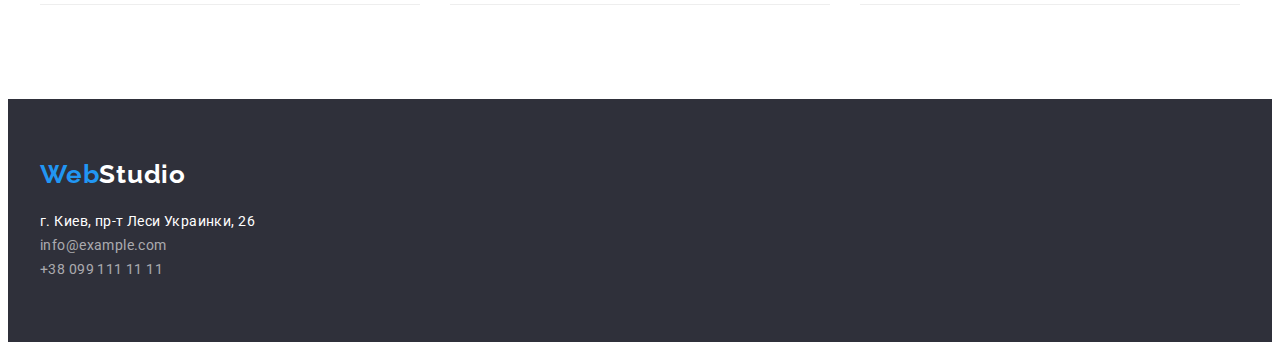
==== commit df6d7974: "исправляет замечания ментора" ====
--- a/portfolio.html
+++ b/portfolio.html
@@ -10,6 +10,10 @@
     <link
         href="https://fonts.googleapis.com/css2?family=Raleway:wght@700&family=Roboto:wght@400;500;700;900&display=swap"
         rel="stylesheet">
+        <link rel="stylesheet"
+            href="https://cdnjs.cloudflare.com/ajax/libs/modern-normalize/1.1.0/modern-normalize.min.css"
+            integrity="sha512-wpPYUAdjBVSE4KJnH1VR1HeZfpl1ub8YT/NKx4PuQ5NmX2tKuGu6U/JRp5y+Y8XG2tV+wKQpNHVUX03MfMFn9Q=="
+            crossorigin="anonymous" referrerpolicy="no-referrer" />
     <link rel="stylesheet" href="./css/styles.css">
     <title>Document</title>
 
@@ -17,7 +21,7 @@
 
 <body>
     <header class="header">
-        <div class="header-container">
+        <div class="header-container container">
             <nav class="header-navigation">
                 <a href="./index.html" class="header-logo-link link">Web<span
                         class="header-sublogo-link link">Studio</span></a>
@@ -46,28 +50,28 @@
         </div>
     </header>
     <main>
-        <section class="portfolio">
+        <section class="portfolio section">
             <div class="container">
             <h1 class="visually-hidden">Portfolio</h1>
             <ul class="portfolio-list list">
-                <li class="portfolio-item" class="portfolio-main-item">
+                <li class="portfolio-item">
                     <button type="button" class="portfolio-button">Все</button>
                 </li>
                 <li class="portfolio-item">
-                    <button type="button" class="portfolio-button" class="portfolio-next-button">Веб-сайты</button>
+                    <button type="button" class="portfolio-button">Веб-сайты</button>
                 </li>
                 <li class="portfolio-item">
-                    <button type="button" class="portfolio-button" class="portfolio-next-button">Приложения</button>
+                    <button type="button" class="portfolio-button">Приложения</button>
                 </li>
                 <li class="portfolio-item">
-                    <button type="button" class="portfolio-button" class="portfolio-next-button">Дизайн</button>
+                    <button type="button" class="portfolio-button">Дизайн</button>
                 </li>
                 <li class="portfolio-item">
-                    <button type="button" class="portfolio-button" class="portfolio-next-button">Маркетинг</button>
+                    <button type="button" class="portfolio-button">Маркетинг</button>
                 </li>
             </ul>
             
-           <div class="container">
+           
             <ul class="project-list list">
                 <li class="project-item">
                     <a href="" class="project-link link">
@@ -152,7 +156,7 @@
                     </a>
                 </li>
             </ul>
-            </div>
+            
             </div>
             
         </section>
--- a/css/styles.css
+++ b/css/styles.css
@@ -83,9 +83,12 @@
 .header-container {
 display: flex;
 align-items: center;
-border-bottom: 1px solid #ECECEC;
-}
-
+
+}
+
+.header {
+    border-bottom: 1px solid #ECECEC;
+}
 .header-navigation {
 display: flex;
 align-items:center;
@@ -209,6 +212,11 @@
 }
 .main-section-button
 {
+    border-bottom: #2196F3;
+    width: 200px;
+    height: 50px;
+    left: 700px;
+    top: 430px;
     font-family: inherit;
     font-weight: 700;
     font-size: 16px;
@@ -285,6 +293,7 @@
 display: flex;
 align-items: center;
 }
+
 .our-team-title {
     font-weight: 700;
     font-size: 36px;
@@ -305,7 +314,6 @@
     text-align: center;
     letter-spacing: 0.03em;
     color: var(--third-title-color);
-    margin-top: 30px;
     margin-bottom: 10px;
 }
 
@@ -315,6 +323,12 @@
     text-align: center;
     letter-spacing: 0.03em;
     color: var(--text-color);
+    margin-bottom: 30px;
+}
+
+.our-team-item {
+    border: #ECECEC;
+    background-color: #FFFFFF;
 }
 .our-team-item:not(:last-child)
 {
@@ -322,15 +336,13 @@
 
 /*----------Footer-------------------*/
 
-.footer-content {
-    background-color: #2F303A;
-}
+
 .footer-logo-link {
     padding-top: 60px;
     
 }
 .footer {
-
+background-color: #2F303A;
     padding-top: 60px;
     padding-bottom: 60px;
 }
@@ -377,6 +389,7 @@
 line-height: 1.71;
 letter-spacing: 0.03em;
 color: rgba(255, 255, 255, 0.6);
+margin-bottom: 9px;
 }
 .footer-link-contact:hover, :focus {
     color: var(--accent-color);
@@ -385,6 +398,7 @@
 /*-------------Porttfolio-----------------*/
 
 .portfolio-list {
+    
     display: flex;
     align-items: center;
     justify-content: center;
@@ -396,16 +410,17 @@
     margin-right: 8px;
 }
 
-.portfolio-main-button {
-   
-}
-
-.portfolio-next-button {
-    
-    
-}
+
+
+
 .portfolio-button {
-
+    border-radius: 4px;
+    margin-bottom: 50px;
+    padding-top: 6px;
+    padding-right: 22px;
+    padding-bottom: 6px;
+    padding-left: 22px;
+border: none;
     font-family: inherit;
     font-style: normal;
     font-weight: 500;
@@ -446,16 +461,12 @@
 margin-right: 0;
 }
 
-.project-item {
-    margin-top: 34px;
-}
 .project-title {
     font-weight: 700;
     font-size: 18px;
     line-height: 2;
     letter-spacing: 0.06em;
     color: var(--second-title-color);
-    margin-top: 20px;
     margin-bottom: 4px;
 }
 .project-text {
@@ -466,7 +477,11 @@
 }
 
 .project-card {
+    padding-top: 20px;
     padding-right: 24px;
     padding-bottom: 20px;
     padding-left: 24px;
+    border-left: #EEEEEE;
+    border-right: #EEEEEE;
+    border-bottom: #EEEEEE;
 }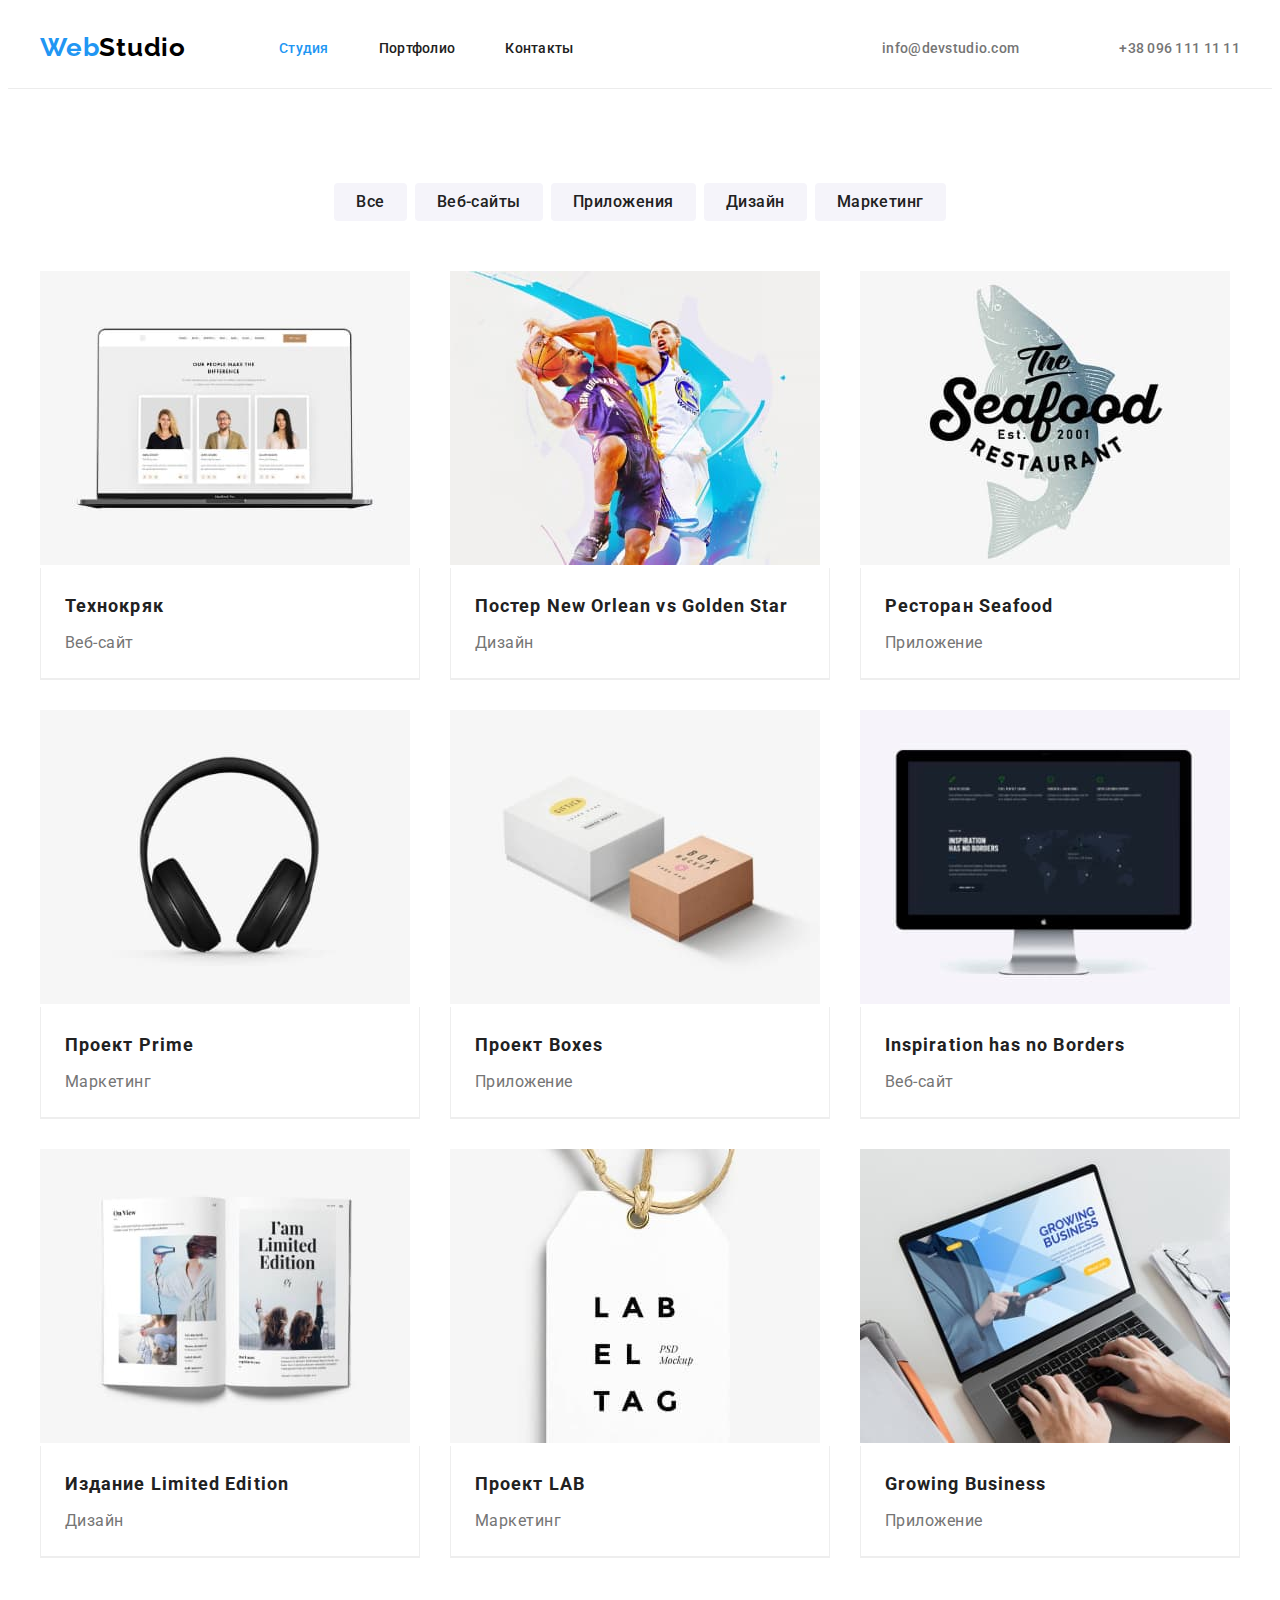
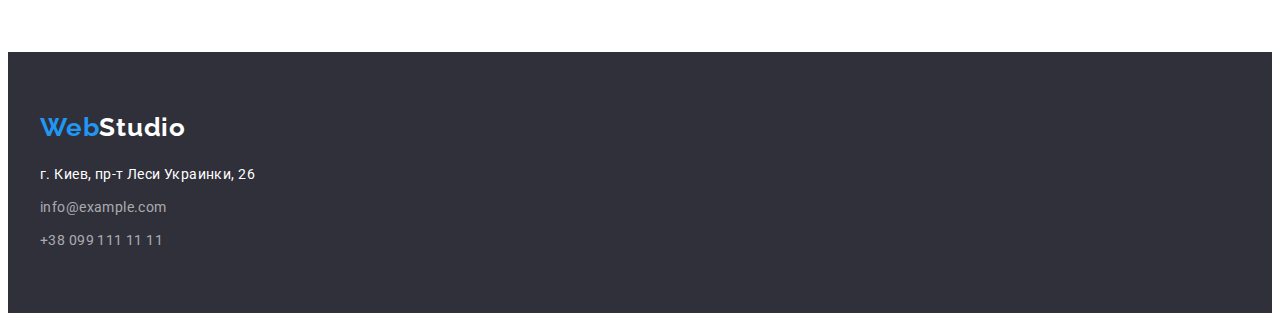
==== commit 6d8db122: "корректирует повторные замечания" ====
--- a/portfolio.html
+++ b/portfolio.html
@@ -50,7 +50,7 @@
         </div>
     </header>
     <main>
-        <section class="portfolio section">
+        <section class="section">
             <div class="container">
             <h1 class="visually-hidden">Portfolio</h1>
             <ul class="portfolio-list list">
--- a/css/styles.css
+++ b/css/styles.css
@@ -16,6 +16,7 @@
     --btn-bacground-color: #2196F3;
     --btn-background-second-color: #F5F4FA;
     --project-gap: 30px;
+    --border-color: #EEEEEE;
 }
 
 body {
@@ -89,11 +90,15 @@
 .header {
     border-bottom: 1px solid #ECECEC;
 }
+
 .header-navigation {
 display: flex;
 align-items:center;
 }
 
+.header-item:not(:last-child) {
+    margin-right: 50px;
+}
 .header-list {
     display: flex;
 }
@@ -104,9 +109,6 @@
     
 }
 
-.header-link {
-    margin-right: 50px;
-}
 
 .header-mail-link
 {
@@ -120,6 +122,8 @@
 letter-spacing: 0.02em;
 color: var(--header-mail-link-color);
 margin-right: 50px;
+padding-top: 32px;
+padding-bottom: 32px;
 }
 
 .header-mail-link:hover, :focus {
@@ -135,6 +139,8 @@
     line-height: 1.14;
     letter-spacing: 0.02em;
     color: var(--header-tel-link-color);
+    padding-top: 32px;
+    padding-bottom: 32px;
 }
 .header-tel-link:hover,
 :focus {
@@ -212,22 +218,20 @@
 }
 .main-section-button
 {
-    border-bottom: #2196F3;
+    
     width: 200px;
     height: 50px;
-    left: 700px;
-    top: 430px;
+    border: navajowhite;
     font-family: inherit;
     font-weight: 700;
     font-size: 16px;
     line-height: 1.88;
     display: block;
-    text-align: center;
-    align-items: center;
+    
     letter-spacing: 0.06em;
     color: var(--main-btn-color);
     background: #2196F3;
-    box-shadow: 0px 4px 4px rgba(0, 0, 0, 0.15);
+    
     border-radius: 4px;
     cursor: pointer;
     margin: 0 auto;
@@ -327,6 +331,10 @@
 }
 
 .our-team-item {
+    box-shadow: 0px 1px 3px rgba(0, 0, 0, 0.12),
+    0px 1px 1px rgba(0, 0, 0, 0.14),
+    0px 2px 1px rgba(0, 0, 0, 0.2);
+    border-radius: 0px 0px 4px 4px;
     border: #ECECEC;
     background-color: #FFFFFF;
 }
@@ -336,13 +344,8 @@
 
 /*----------Footer-------------------*/
 
-
-.footer-logo-link {
-    padding-top: 60px;
-    
-}
 .footer {
-background-color: #2F303A;
+background-color: var(--main-content-color);
     padding-top: 60px;
     padding-bottom: 60px;
 }
@@ -357,10 +360,9 @@
     font-style: normal;
     font-weight: 700;
     font-size: 26px;
-    line-height: 31px;
-    letter-spacing: 0.03em;
-    color: #2196F3;
-    margin-bottom: 20px;
+    line-height: 1.19;
+    letter-spacing: 0.03em;
+    color: var(--accent-color);
     
 }
 .footer-sublogo-link {
@@ -370,7 +372,7 @@
     font-size: 26px;
     line-height: 1.19;
     letter-spacing: 0.03em;
-    color: #FFFFFF;
+    color: var(--footer-color);
 }
 .footer-link-place {
     font-family: 'Roboto';
@@ -379,7 +381,6 @@
     line-height: 1.71;
     letter-spacing: 0.03em;
     color: var(--footer-color);
-    margin-bottom: 9px;
 }
 
 .footer-link-contact {
@@ -389,10 +390,14 @@
 line-height: 1.71;
 letter-spacing: 0.03em;
 color: rgba(255, 255, 255, 0.6);
+}
+
+.footer-link-contact:hover, :focus {
+    color: var(--accent-color);
+}
+
+.footer-item:not(:last-child) {
 margin-bottom: 9px;
-}
-.footer-link-contact:hover, :focus {
-    color: var(--accent-color);
 }
 
 /*-------------Porttfolio-----------------*/
@@ -415,12 +420,11 @@
 
 .portfolio-button {
     border-radius: 4px;
-    margin-bottom: 50px;
     padding-top: 6px;
     padding-right: 22px;
     padding-bottom: 6px;
     padding-left: 22px;
-border: none;
+    border: none;
     font-family: inherit;
     font-style: normal;
     font-weight: 500;
@@ -481,7 +485,7 @@
     padding-right: 24px;
     padding-bottom: 20px;
     padding-left: 24px;
-    border-left: #EEEEEE;
-    border-right: #EEEEEE;
-    border-bottom: #EEEEEE;
+    border-left: 1px solid var(--border-color);
+    border-right: 1px solid var(--border-color);
+    border-bottom: 1px solid var(--border-color);
 }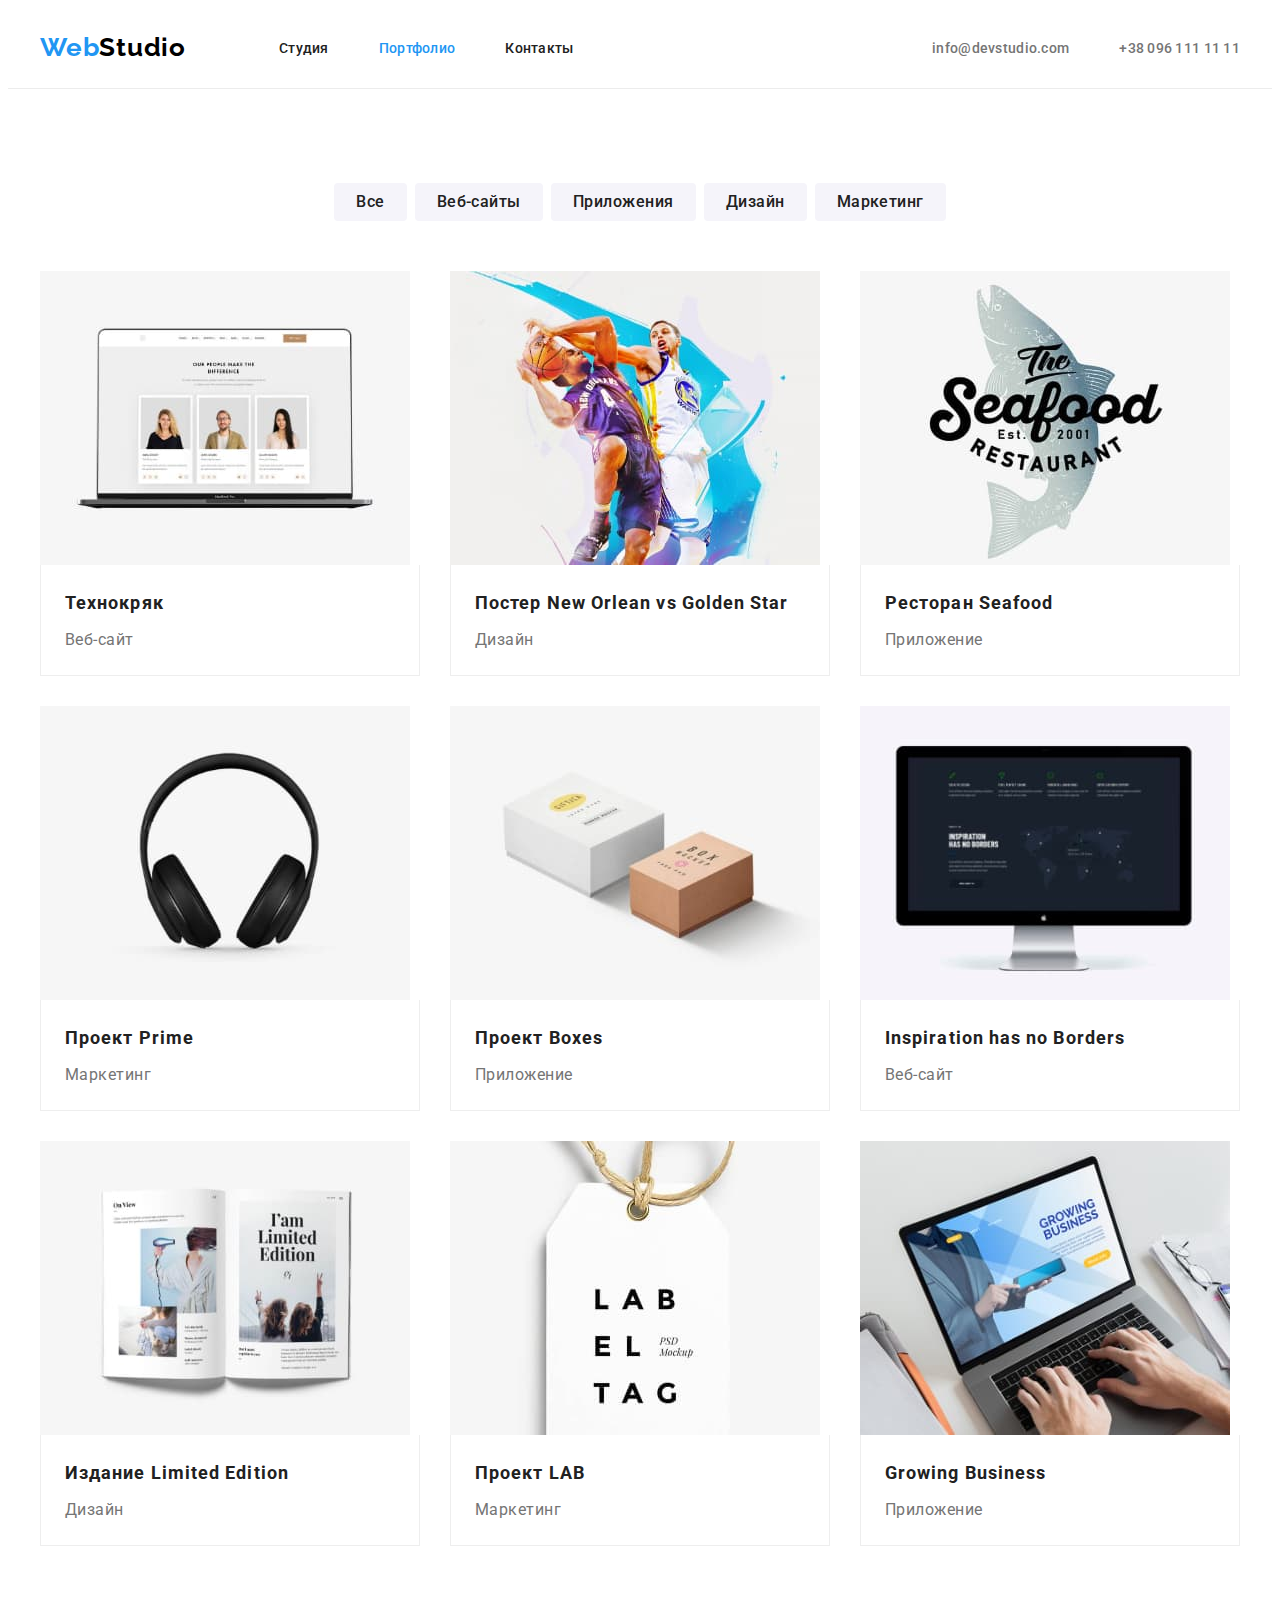
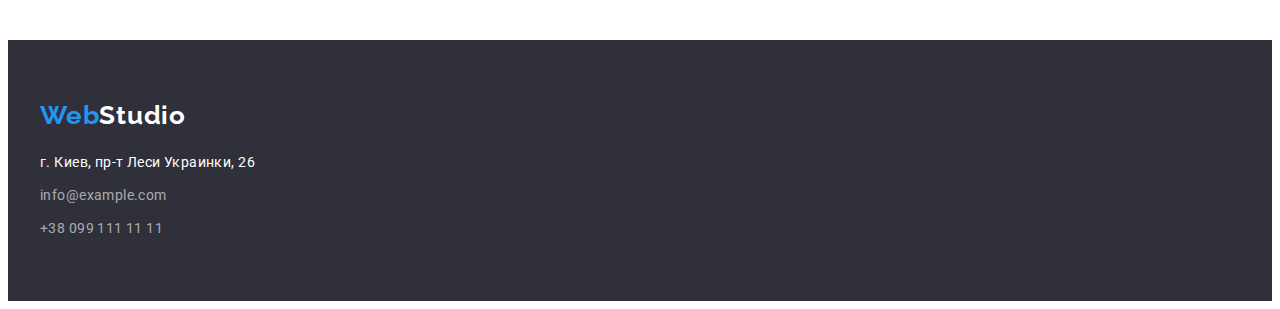
==== commit 8a538b88: "исправляет дополнительные замечания ментора" ====
--- a/portfolio.html
+++ b/portfolio.html
@@ -27,9 +27,9 @@
                         class="header-sublogo-link link">Studio</span></a>
                 <ul class="header-list list">
                     <li class="header-item"><a href="./index.html"
-                            class="header-link link current">Студия</a></li>
+                            class="header-link link">Студия</a></li>
                     <li class="header-item"><a href="./portfolio.html"
-                            class="header-link link">Портфолио</a></li>
+                            class="header-link link current">Портфолио</a></li>
                     <li class="header-item"><a href=""
                             class="header-link link">Контакты</a></li>
                 </ul>
@@ -75,7 +75,7 @@
             <ul class="project-list list">
                 <li class="project-item">
                     <a href="" class="project-link link">
-                    <img src="./images/foto1.jpg" alt="технокряк" width="370">
+                    <img src="./images/foto1.jpg" alt="технокряк" width="370" class="project-img">
                     <div class="project-card">
                     <h2 class="project-title">Технокряк</h2>
                     <p class="project-text">Веб-сайт</p>
@@ -84,7 +84,7 @@
                 </li>
                 <li class="project-item">
                     <a href="" class="project-link link">
-                    <img src="./images/foto2.jpg" alt="Постер New Orlean vs Golden Star" width="370">
+                    <img src="./images/foto2.jpg" alt="Постер New Orlean vs Golden Star" width="370"class="project-img">
                     <div class="project-card">
                     <h2 class="project-title">Постер New Orlean vs Golden Star</h2>
                     <p class="project-text">Дизайн</p>
@@ -94,7 +94,7 @@
                 </li>
                 <li class="project-item">
                     <a href="" class="project-link link">
-                    <img src="./images/foto3.jpg" alt="Ресторан Seafood" width="370">
+                    <img src="./images/foto3.jpg" alt="Ресторан Seafood" width="370" class="project-img">
                     <div class="project-card">
                     <h2 class="project-title">Ресторан Seafood</h2>
                     <p class="project-text">Приложение</p>
@@ -103,7 +103,7 @@
                 </li>
                 <li class="project-item">
                     <a href="" class="project-link link">
-                    <img src="./images/foto4.jpg" alt="Проект Prime" width="370">
+                    <img src="./images/foto4.jpg" alt="Проект Prime" width="370" class="project-img">
                     <div class="project-card">
                     <h2 class="project-title">Проект Prime</h2>
                     <p class="project-text">Маркетинг</p>
@@ -112,7 +112,7 @@
                 </li>
                 <li class="project-item">
                     <a href="" class="project-link link">
-                    <img src="./images/foto5.jpg" alt="Проект Boxes" width="370">
+                    <img src="./images/foto5.jpg" alt="Проект Boxes" width="370" class="project-img">
                     <div class="project-card">
                     <h2 class="project-title">Проект Boxes</h2>
                     <p class="project-text">Приложение</p>
@@ -121,7 +121,7 @@
                 </li>
                 <li class="project-item">
                     <a href="" class="project-link link">
-                    <img src="./images/foto6.jpg" alt="Inspiration has no Borders" width="370">
+                    <img src="./images/foto6.jpg" alt="Inspiration has no Borders" width="370" class="project-img">
                     <div class="project-card">
                     <h2 class="project-title">Inspiration has no Borders</h2>
                     <p class="project-text">Веб-сайт</p>
@@ -130,7 +130,7 @@
                 </li>
                 <li class="project-item">
                     <a href="" class="project-link link">
-                    <img src="./images/foto7.jpg" alt="Издание Limited Edition" width="370">
+                    <img src="./images/foto7.jpg" alt="Издание Limited Edition" width="370" class="project-img">
                     <div class="project-card">
                     <h2 class="project-title">Издание Limited Edition</h2>
                     <p class="project-text">Дизайн</p>
@@ -139,7 +139,7 @@
                 </li>
                 <li class="project-item">
                     <a href="" class="project-link link">
-                    <img src="./images/foto8.jpg" alt="Проект LAB"  width="370">
+                    <img src="./images/foto8.jpg" alt="Проект LAB"  width="370" class="project-img">
                     <div class="project-card">
                     <h2 class="project-title">Проект LAB</h2>
                     <p class="project-text">Маркетинг</p>
@@ -148,7 +148,7 @@
                 </li>
                 <li class="project-item">
                     <a href="" class="project-link link">
-                    <img src="./images/foto9.jpg" alt="Growing Business" width="370">
+                    <img src="./images/foto9.jpg" alt="Growing Business" width="370" class="project-img">
                     <div class="project-card">
                     <h2 class="project-title">Growing Business</h2>
                     <p class="project-text">Приложение</p>
--- a/css/styles.css
+++ b/css/styles.css
@@ -39,11 +39,6 @@
     margin: 0;
 }
 
-.img {
-    display: block;
-    max-width: 100%;
-    height: auto;
-}
 
 .link
 {
@@ -121,7 +116,6 @@
 line-height: 1.14;
 letter-spacing: 0.02em;
 color: var(--header-mail-link-color);
-margin-right: 50px;
 padding-top: 32px;
 padding-bottom: 32px;
 }
@@ -415,9 +409,6 @@
     margin-right: 8px;
 }
 
-
-
-
 .portfolio-button {
     border-radius: 4px;
     padding-top: 6px;
@@ -458,7 +449,6 @@
     margin-top: var(--project-gap);
     margin-left: var(--project-gap);
     flex-basis: calc(100% / 3 - var(--project-gap));
-    border-bottom: 1px solid #EEEEEE;
 }
 
 .project-item:nth-child(3n) {
@@ -488,4 +478,10 @@
     border-left: 1px solid var(--border-color);
     border-right: 1px solid var(--border-color);
     border-bottom: 1px solid var(--border-color);
+}
+
+.project-img {
+display: block;
+    max-width: 100%;
+    height: auto;
 }